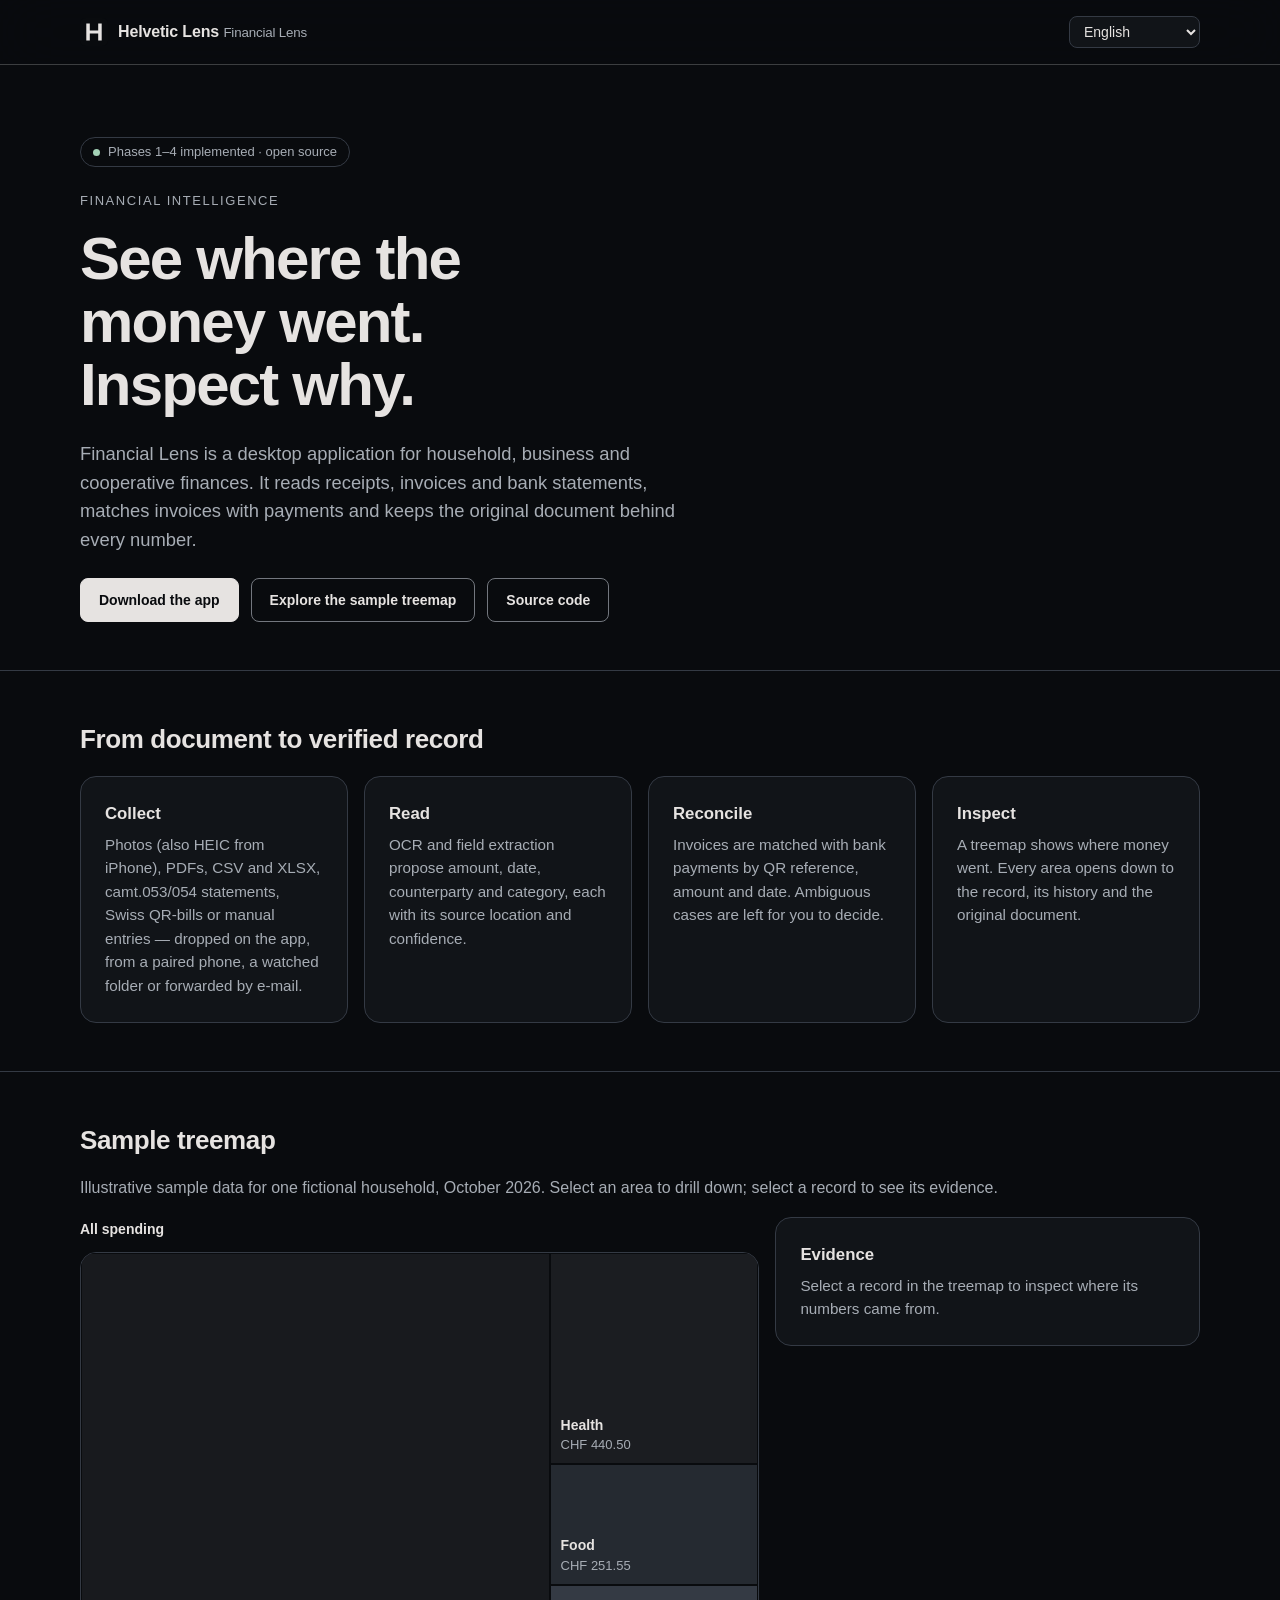
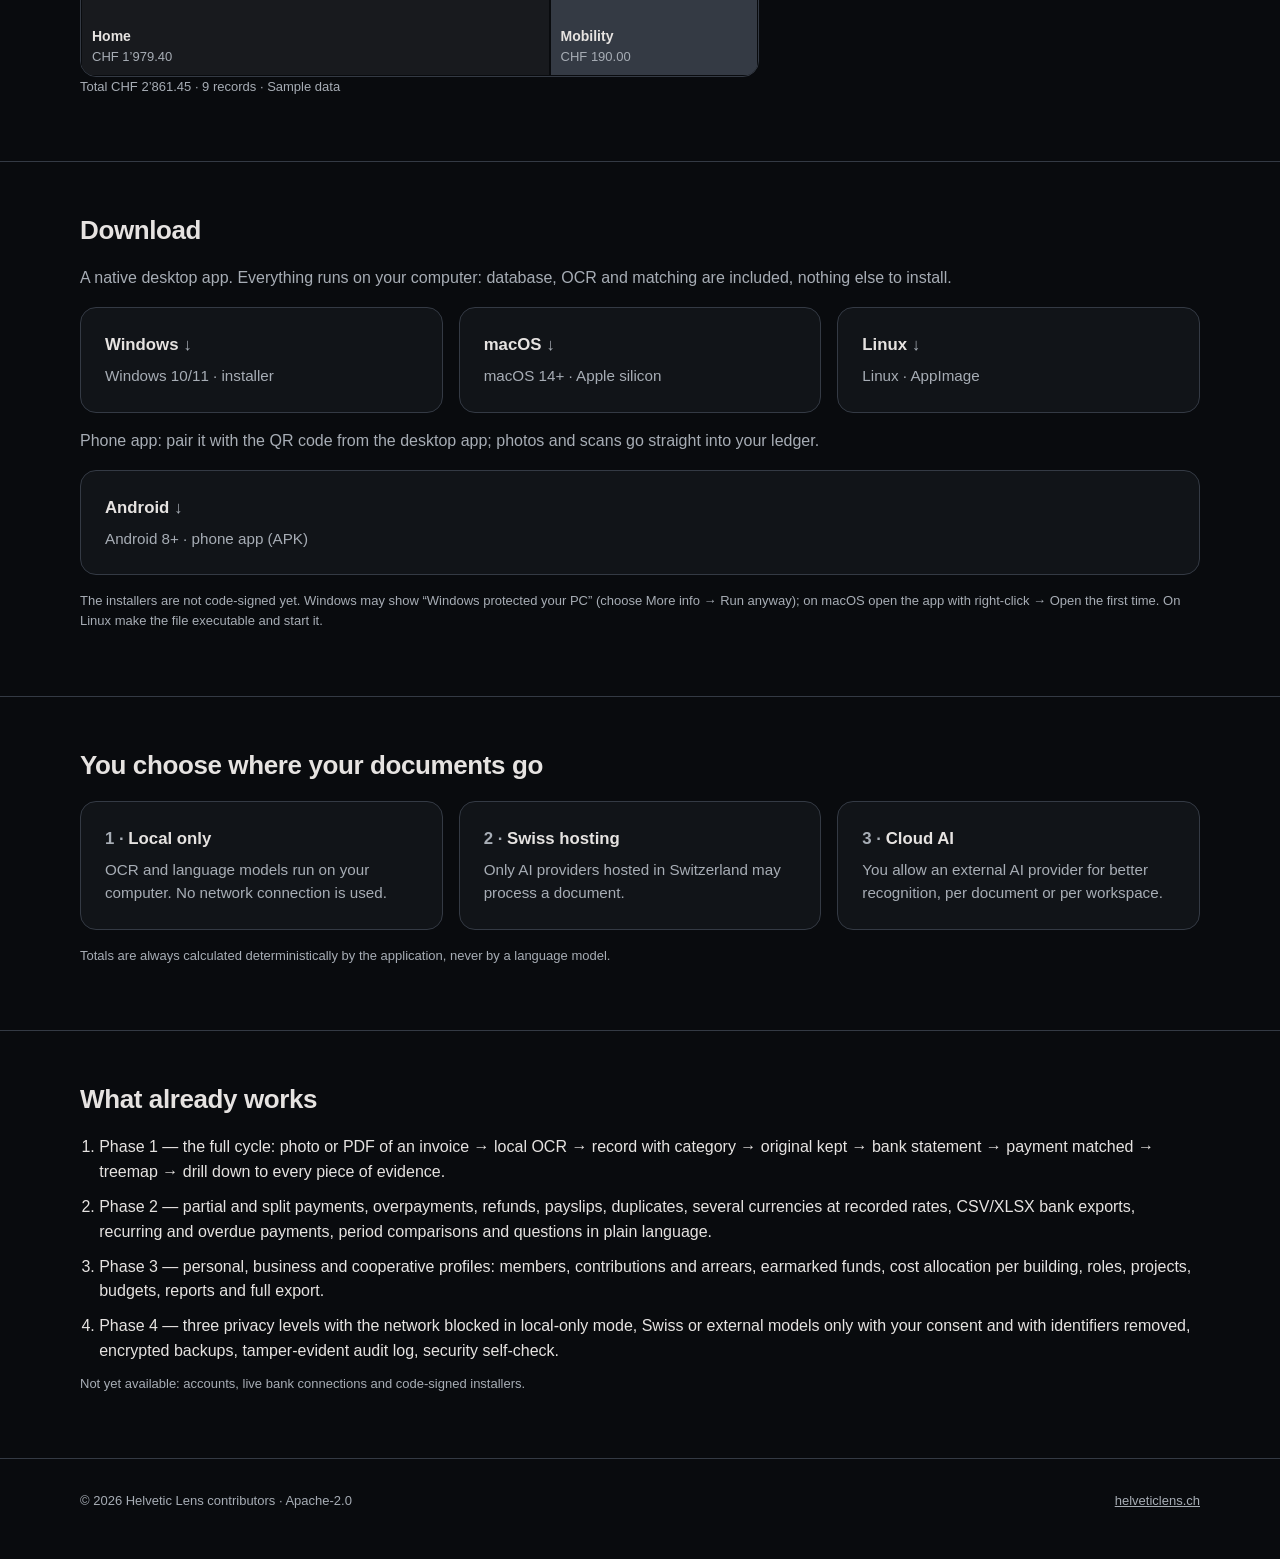
==== site/index.html @ 486cd5f6 "Native Android app (Kotlin, Compose): Keystore/StrongBox device key, pinned TLS, photo, ML Kit scann" ====
<!doctype html>
<html lang="en-CH">
<head>
  <meta charset="utf-8">
  <meta name="viewport" content="width=device-width, initial-scale=1">
  <title>Financial Lens · Helvetic Lens</title>
  <meta name="description" content="Evidence-first, offline-first finance for households, businesses and cooperatives. Open source.">
  <link rel="icon" href="assets/favicon.svg?v=202611051127" type="image/svg+xml">
  <link rel="stylesheet" href="assets/design-tokens.css?v=202611051127">
  <link rel="stylesheet" href="assets/site.css?v=202611051127">
</head>
<body>
  <a class="skip" href="#main" data-i18n="skip">Skip to content</a>
  <header class="top">
    <div class="wrap">
      <a class="brand" href="./"><img src="assets/favicon.svg?v=202611051127" alt=""> <span>Helvetic Lens <small>Financial Lens</small></span></a>
      <label class="lang"><span class="skip" data-i18n="language">Language</span>
        <select id="lang" aria-label="Language">
          <option value="en-CH">English</option>
          <option value="de-CH">Deutsch</option>
          <option value="fr-CH">Français</option>
          <option value="it-CH">Italiano</option>
          <option value="rm">Rumantsch</option>
        </select>
      </label>
    </div>
  </header>

  <main id="main">
    <div class="wrap hero">
      <p class="status ok" data-i18n="status">Phases 1–4 implemented · open source</p>
      <p class="eyebrow" data-i18n="eyebrow">Financial intelligence</p>
      <h1 data-i18n="title">See where the money went. Inspect why.</h1>
      <p class="lead" data-i18n="lead">Financial Lens is a desktop application for household, business and cooperative finances. It reads receipts, invoices and bank statements, matches invoices with payments and keeps the original document behind every number.</p>
      <div class="actions">
        <a class="btn primary" href="#download" data-i18n="ctaDownload">Download the app</a>
        <a class="btn" href="#demo" data-i18n="ctaDemo">Explore the sample treemap</a>
        <a class="btn" href="https://github.com/HappyMiha/helveticlens-finance" data-i18n="ctaCode">Source code</a>
      </div>
    </div>

    <section aria-labelledby="h-how">
      <div class="wrap">
        <h2 id="h-how" data-i18n="howTitle">From document to verified record</h2>
        <div class="grid">
          <div class="card"><h3 data-i18n="s1t">Collect</h3><p data-i18n="s1">Photos (also HEIC from iPhone), PDFs, CSV and XLSX, camt.053/054 statements, Swiss QR-bills or manual entries — dropped on the app, from a paired phone, a watched folder or forwarded by e-mail.</p></div>
          <div class="card"><h3 data-i18n="s2t">Read</h3><p data-i18n="s2">OCR and field extraction propose amount, date, counterparty and category, each with its source location and confidence.</p></div>
          <div class="card"><h3 data-i18n="s3t">Reconcile</h3><p data-i18n="s3">Invoices are matched with bank payments by QR reference, amount and date. Ambiguous cases are left for you to decide.</p></div>
          <div class="card"><h3 data-i18n="s4t">Inspect</h3><p data-i18n="s4">A treemap shows where money went. Every area opens down to the record, its history and the original document.</p></div>
        </div>
      </div>
    </section>

    <section id="demo" aria-labelledby="h-demo">
      <div class="wrap">
        <h2 id="h-demo" data-i18n="demoTitle">Sample treemap</h2>
        <p class="muted" data-i18n="demoNote">Illustrative sample data for one fictional household, October 2026. Select an area to drill down; select a record to see its evidence.</p>
        <div class="demo">
          <div>
            <nav class="crumbs" id="crumbs" aria-label="Breadcrumb"></nav>
            <div class="treemap" id="treemap" role="group" aria-label="Treemap"></div>
            <p class="meta num" id="total"></p>
          </div>
          <aside class="card evidence" id="evidence" aria-live="polite">
            <h3 data-i18n="evTitle">Evidence</h3>
            <p class="muted" data-i18n="evEmpty">Select a record in the treemap to inspect where its numbers came from.</p>
          </aside>
        </div>
      </div>
    </section>

    <section id="download" aria-labelledby="h-download">
      <div class="wrap">
        <h2 id="h-download" data-i18n="dlTitle">Download</h2>
        <p class="muted" data-i18n="dlLead">A native desktop app. Everything runs on your computer: database, OCR and matching are included, nothing else to install.</p>
        <div class="grid downloads">
          <a class="card dl" href="https://github.com/HappyMiha/helveticlens-finance/releases/latest/download/FinancialLens-Setup-x64.exe"><h3>Windows</h3><p data-i18n="dlWin">Windows 10/11 · installer</p></a>
          <a class="card dl" href="https://github.com/HappyMiha/helveticlens-finance/releases/latest/download/FinancialLens-macOS-arm64.dmg"><h3>macOS</h3><p data-i18n="dlMac">macOS 14+ · Apple silicon</p></a>
          <a class="card dl" href="https://github.com/HappyMiha/helveticlens-finance/releases/latest/download/FinancialLens-x86_64.AppImage"><h3>Linux</h3><p data-i18n="dlLinux">Linux · AppImage</p></a>
        </div>
        <p class="muted note" data-i18n="dlPhone">Phone app: pair it with the QR code from the desktop app; photos and scans go straight into your ledger.</p>
        <div class="grid downloads">
          <a class="card dl" href="https://github.com/HappyMiha/helveticlens-finance/releases/latest/download/FinancialLens-Android.apk"><h3>Android</h3><p data-i18n="dlAndroid">Android 8+ · phone app (APK)</p></a>
        </div>
        <p class="meta note" data-i18n="dlUnsigned">The installers are not code-signed yet. Windows may show “Windows protected your PC” (choose More info → Run anyway); on macOS open the app with right-click → Open the first time. On Linux make the file executable and start it.</p>
      </div>
    </section>

    <section aria-labelledby="h-privacy">
      <div class="wrap levels">
        <h2 id="h-privacy" data-i18n="privTitle">You choose where your documents go</h2>
        <div class="grid">
          <div class="card"><h3 data-i18n="p1t">Local only</h3><p data-i18n="p1">OCR and language models run on your computer. No network connection is used.</p></div>
          <div class="card"><h3 data-i18n="p2t">Swiss hosting</h3><p data-i18n="p2">Only AI providers hosted in Switzerland may process a document.</p></div>
          <div class="card"><h3 data-i18n="p3t">Cloud AI</h3><p data-i18n="p3">You allow an external AI provider for better recognition, per document or per workspace.</p></div>
        </div>
        <p class="meta note" data-i18n="privNote">Totals are always calculated deterministically by the application, never by a language model.</p>
      </div>
    </section>

    <section aria-labelledby="h-road">
      <div class="wrap">
        <h2 id="h-road" data-i18n="roadTitle">What already works</h2>
        <ol class="road">
          <li data-i18n="r1">Phase 1 — the full cycle: photo or PDF of an invoice → local OCR → record with category → original kept → bank statement → payment matched → treemap → drill down to every piece of evidence.</li>
          <li data-i18n="r2">Phase 2 — partial and split payments, overpayments, refunds, payslips, duplicates, several currencies at recorded rates, CSV/XLSX bank exports, recurring and overdue payments, period comparisons and questions in plain language.</li>
          <li data-i18n="r3">Phase 3 — personal, business and cooperative profiles: members, contributions and arrears, earmarked funds, cost allocation per building, roles, projects, budgets, reports and full export.</li>
          <li data-i18n="r4">Phase 4 — three privacy levels with the network blocked in local-only mode, Swiss or external models only with your consent and with identifiers removed, encrypted backups, tamper-evident audit log, security self-check.</li>
        </ol>
        <p class="meta" data-i18n="roadNote">Not yet available: accounts, live bank connections and code-signed installers.</p>
      </div>
    </section>
  </main>

  <footer>
    <div class="wrap">
      <span>© 2026 Helvetic Lens contributors · Apache-2.0</span>
      <span><a href="https://helveticlens.ch/">helveticlens.ch</a></span>
    </div>
  </footer>
  <script src="assets/site.js?v=202611051127" defer></script>
</body>
</html>
---- site/assets/design-tokens.css ----
:root {
  color-scheme: light;
  --hl-bg: #090b0e;
  --hl-surface: #111418;
  --hl-slate: #343a44;
  --hl-graphite: #55575c;
  --hl-text: #e6e3e1;
  --hl-muted: #a7adb5;
  --hl-steel: #768798;
  --hl-signal: #e63b32;
  --hl-glass-fill: rgb(255 255 255 / 5.5%);
  --hl-glass-border: rgb(230 227 225 / 24%);
  --hl-radius: 24px;
  --hl-blur: 30px;
  --hl-ease: cubic-bezier(0.2, 0.8, 0.2, 1);
  --hl-lens-duration: 560ms;
  --hl-refraction-cyan: #72e0ff;
  --hl-refraction-violet: #8c7bff;
  --hl-refraction-amber: #ffd27a;
  --hl-refraction-coral: #ff8b7a;
  --background: #f6f6f3;
  --surface: #fff;
  --surface-secondary: #efefed;
  --surface-raised: #fff;
  --text-primary: #111111;
  --text-secondary: #62635f;
  --brand: #111418;
  --brand-ink: #fff;
  --brand-soft: #e6e3e1;
  --line: #d6d7d2;
  --line-strong: #959791;
  --success: #205b43;
  --success-soft: #e4f0e8;
  --warning: #754711;
  --warning-soft: #f5ebd8;
  --danger: #a12928;
  --danger-soft: #f7e8e6;
  --glass-background: rgb(246 246 243 / 88%);
  --glass-border: rgb(17 17 17 / 8%);
  --glass-blur: var(--hl-blur);
  --lens-refraction-strength: 0.48;
  --lens-distortion: 2px;
  --lens-chromatic-offset: 1px;
  --lens-edge: rgb(111 126 137 / 40%);
  --lens-highlight: rgb(255 255 255 / 65%);
  --shadow-floating: 0 8px 32px rgb(17 17 17 / 10%);
  --radius-small: 8px;
  --radius-medium: 16px;
  --radius-large: var(--hl-radius);
  --space-1: 0.5rem;
  --space-2: 1rem;
  --space-3: 1.5rem;
  --space-4: 2rem;
  --space-5: 3rem;
  --space-6: 4.5rem;
  --type-page: clamp(2rem, 3vw, 2.25rem);
  --type-section: clamp(1.375rem, 2.4vw, 1.625rem);
  --type-metric: clamp(2.5rem, 5vw, 4rem);
  --type-body: 1rem;
  --type-label: 0.875rem;
  --type-meta: 0.8125rem;
  --motion-fast: 150ms;
  --motion-normal: 220ms;
  --motion-lens: var(--hl-lens-duration);
  --font-geist-sans:
    'Inter Display', Inter, 'Helvetica Neue', Helvetica, Arial, sans-serif;
  --font-geist-mono: 'SFMono-Regular', Consolas, monospace;
  --foreground: var(--text-primary);
  --card: var(--surface);
  --card-foreground: var(--text-primary);
  --popover: var(--surface-raised);
  --popover-foreground: var(--text-primary);
  --primary: var(--brand);
  --primary-foreground: var(--brand-ink);
  --secondary: var(--surface-secondary);
  --secondary-foreground: var(--text-primary);
  --muted: var(--surface-secondary);
  --muted-foreground: var(--text-secondary);
  --accent: var(--brand-soft);
  --accent-foreground: var(--brand);
  --destructive: var(--danger);
  --border: var(--line);
  --input: var(--line-strong);
  --ring: var(--brand);
  --sidebar: var(--glass-background);
  --sidebar-foreground: var(--text-primary);
  --sidebar-primary: var(--brand);
  --sidebar-primary-foreground: var(--brand-ink);
  --sidebar-accent: var(--surface-secondary);
  --sidebar-accent-foreground: var(--text-primary);
  --sidebar-border: var(--glass-border);
  --sidebar-ring: var(--brand);
  --radius: var(--radius-medium);
  --chart-1: var(--brand);
  --chart-2: var(--success);
  --chart-3: var(--text-primary);
  --chart-4: var(--warning);
  --chart-5: var(--text-secondary);
}
:root:not([data-theme]),
:root[data-theme='dark'],
.dark {
  color-scheme: dark;
  --background: var(--hl-bg);
  --surface: var(--hl-surface);
  --surface-secondary: #181a1e;
  --surface-raised: #1b1d21;
  --text-primary: var(--hl-text);
  --text-secondary: var(--hl-muted);
  --brand: var(--hl-text);
  --brand-ink: var(--hl-bg);
  --brand-soft: #252a31;
  --line: var(--hl-slate);
  --line-strong: #73777e;
  --success: #a4d2b7;
  --success-soft: #182d23;
  --warning: #e6c083;
  --warning-soft: #32291d;
  --danger: #f2b0a9;
  --danger-soft: #361f20;
  --glass-background: var(--hl-glass-fill);
  --glass-border: var(--hl-glass-border);
  --lens-edge: rgb(169 181 194 / 35%);
  --lens-highlight: rgb(255 255 255 / 8%);
  --shadow-floating: 0 8px 32px rgb(0 0 0 / 24%);
}

@media (prefers-color-scheme: dark) {
  :root[data-theme='system'] {
    color-scheme: dark;
    --background: var(--hl-bg);
    --surface: var(--hl-surface);
    --surface-secondary: #181a1e;
    --surface-raised: #1b1d21;
    --text-primary: var(--hl-text);
    --text-secondary: var(--hl-muted);
    --brand: var(--hl-text);
    --brand-ink: var(--hl-bg);
    --brand-soft: #252a31;
    --line: var(--hl-slate);
    --line-strong: #73777e;
    --success: #a4d2b7;
    --success-soft: #182d23;
    --warning: #e6c083;
    --warning-soft: #32291d;
    --danger: #f2b0a9;
    --danger-soft: #361f20;
    --glass-background: var(--hl-glass-fill);
    --glass-border: var(--hl-glass-border);
    --lens-edge: rgb(169 181 194 / 35%);
    --lens-highlight: rgb(255 255 255 / 8%);
    --shadow-floating: 0 8px 32px rgb(0 0 0 / 24%);
  }
}
---- site/assets/site.css ----
/* Financial Lens landing. Colours come from design-tokens.css (Helvetic Lens). */
* { box-sizing: border-box; }
html { background: var(--background); }
body {
  margin: 0;
  background: var(--background);
  color: var(--text-primary);
  font-family: var(--font-geist-sans);
  font-size: var(--type-body);
  line-height: 1.55;
  -webkit-font-smoothing: antialiased;
}
a { color: inherit; }
:focus-visible { outline: 2px solid var(--text-primary); outline-offset: 3px; border-radius: 4px; }
.skip { position: absolute; left: -999px; }
.skip:focus { left: 16px; top: 16px; background: var(--surface-raised); padding: 8px 12px; z-index: 10; }

.wrap { width: min(1120px, 100% - 32px); margin-inline: auto; }

header.top {
  position: sticky; top: 0; z-index: 5;
  background: color-mix(in srgb, var(--background) 86%, transparent);
  backdrop-filter: blur(var(--glass-blur));
  -webkit-backdrop-filter: blur(var(--glass-blur));
  border-bottom: 1px solid var(--glass-border);
}
.top .wrap { display: flex; align-items: center; justify-content: space-between; gap: 16px; min-height: 64px; }
.brand { display: flex; align-items: center; gap: 10px; text-decoration: none; font-weight: 600; letter-spacing: -0.01em; }
.brand img { width: 28px; height: 28px; }
.brand small { color: var(--text-secondary); font-weight: 500; }
.lang select {
  background: var(--surface); color: var(--text-primary);
  border: 1px solid var(--line); border-radius: var(--radius-small);
  padding: 6px 28px 6px 10px; font: inherit; font-size: var(--type-label);
}

.eyebrow { font-size: var(--type-meta); letter-spacing: 0.12em; text-transform: uppercase; color: var(--text-secondary); margin: 0 0 var(--space-2); }
h1 { font-size: clamp(2.25rem, 5.2vw, 3.75rem); line-height: 1.05; letter-spacing: -0.03em; margin: 0 0 var(--space-3); max-width: 16ch; }
h2 { font-size: var(--type-section); letter-spacing: -0.015em; margin: 0 0 var(--space-2); }
h3 { font-size: 1.05rem; margin: 0 0 6px; }
p { margin: 0 0 var(--space-2); }
.lead { font-size: 1.15rem; color: var(--text-secondary); max-width: 60ch; }
.muted { color: var(--text-secondary); }
.meta { font-size: var(--type-meta); color: var(--text-secondary); }

.hero { padding: var(--space-6) 0 var(--space-5); }
.status {
  display: inline-flex; align-items: center; gap: 8px;
  border: 1px solid var(--line); border-radius: 999px; padding: 4px 12px;
  font-size: var(--type-meta); color: var(--text-secondary); margin-bottom: var(--space-3);
}
.status::before { content: ""; width: 7px; height: 7px; border-radius: 50%; background: var(--warning); }
.actions { display: flex; flex-wrap: wrap; gap: 12px; margin-top: var(--space-3); }
.btn {
  display: inline-flex; align-items: center; min-height: 44px; padding: 0 18px;
  border-radius: var(--radius-small); text-decoration: none; font-weight: 600; font-size: var(--type-label);
  border: 1px solid var(--line-strong);
}
.btn.primary { background: var(--brand); color: var(--brand-ink); border-color: var(--brand); }

section { padding: var(--space-5) 0; border-top: 1px solid var(--line); }
.grid { display: grid; gap: var(--space-2); grid-template-columns: repeat(auto-fit, minmax(240px, 1fr)); }
.card {
  background: var(--surface); border: 1px solid var(--line);
  border-radius: var(--radius-medium); padding: var(--space-3);
}
.card p { color: var(--text-secondary); margin: 0; font-size: 0.95rem; }
.num { font-variant-numeric: tabular-nums; }

/* Treemap demo */
.demo { display: grid; gap: var(--space-2); grid-template-columns: minmax(0, 1.6fr) minmax(0, 1fr); align-items: start; }
@media (max-width: 860px) { .demo { grid-template-columns: 1fr; } }
.crumbs { display: flex; flex-wrap: wrap; gap: 6px; align-items: center; margin-bottom: 10px; font-size: var(--type-label); }
.crumbs button {
  background: none; border: 0; color: var(--text-secondary); font: inherit; padding: 2px 0; cursor: pointer;
}
.crumbs button[aria-current] { color: var(--text-primary); font-weight: 600; }
.crumbs span { color: var(--line-strong); }
.treemap {
  position: relative; width: 100%; aspect-ratio: 16 / 10; min-height: 260px;
  background: var(--surface); border: 1px solid var(--line); border-radius: var(--radius-medium); overflow: hidden;
}
.tile {
  position: absolute; border: 1px solid var(--background); padding: 8px 10px;
  display: flex; flex-direction: column; justify-content: flex-end; gap: 2px;
  text-align: left; font: inherit; color: var(--text-primary); cursor: pointer; overflow: hidden;
  transition: filter var(--motion-fast) var(--hl-ease);
}
.tile:hover { filter: brightness(1.18); }
.tile strong { font-size: var(--type-label); line-height: 1.2; }
.tile span { font-size: var(--type-meta); color: var(--text-secondary); font-variant-numeric: tabular-nums; }
.tile.leaf { cursor: pointer; }

/* Refraction: only when the perspective changes (drill-down into evidence). */
.treemap.refract::after {
  content: ""; position: absolute; inset: 0; pointer-events: none;
  background: linear-gradient(115deg, transparent 30%, color-mix(in srgb, var(--hl-refraction-cyan) 16%, transparent) 45%,
    color-mix(in srgb, var(--hl-refraction-violet) 14%, transparent) 52%, color-mix(in srgb, var(--hl-refraction-amber) 10%, transparent) 58%, transparent 72%);
  animation: refract var(--motion-lens) var(--hl-ease) forwards;
}
@keyframes refract { from { transform: translateX(-60%); opacity: 1; } to { transform: translateX(60%); opacity: 0; } }
@media (prefers-reduced-motion: reduce) { .treemap.refract::after { animation: none; display: none; } .tile { transition: none; } }

.evidence dl { display: grid; grid-template-columns: max-content 1fr; gap: 6px 14px; margin: 0 0 var(--space-2); font-size: 0.92rem; }
.evidence dt { color: var(--text-secondary); }
.evidence dd { margin: 0; }
.evidence blockquote {
  margin: 0 0 var(--space-2); padding: 10px 12px; border-left: 2px solid var(--line-strong);
  background: var(--surface-secondary); font-family: var(--font-geist-mono); font-size: 0.85rem; white-space: pre-wrap;
}
.badge { display: inline-block; font-size: var(--type-meta); border: 1px solid var(--line); border-radius: 999px; padding: 1px 8px; }
.badge.ok { color: var(--success); border-color: color-mix(in srgb, var(--success) 40%, transparent); }
.badge.warn { color: var(--warning); border-color: color-mix(in srgb, var(--warning) 40%, transparent); }

.levels { counter-reset: lvl; }
.levels .card h3::before { counter-increment: lvl; content: counter(lvl) " · "; color: var(--text-secondary); }

ol.road { margin: 0; padding-left: 1.2em; }
ol.road li { margin-bottom: 10px; }

footer { border-top: 1px solid var(--line); padding: var(--space-4) 0 var(--space-5); font-size: var(--type-meta); color: var(--text-secondary); }
footer .wrap { display: flex; flex-wrap: wrap; justify-content: space-between; gap: 12px; }
.note { margin-top: 16px; }
.status.ok::before { background: var(--success); }
a.card.dl { text-decoration: none; transition: border-color var(--motion-fast) var(--hl-ease); }
a.card.dl:hover, a.card.dl:focus-visible { border-color: var(--line-strong); }
a.card.dl h3::after { content: " ↓"; color: var(--text-secondary); }
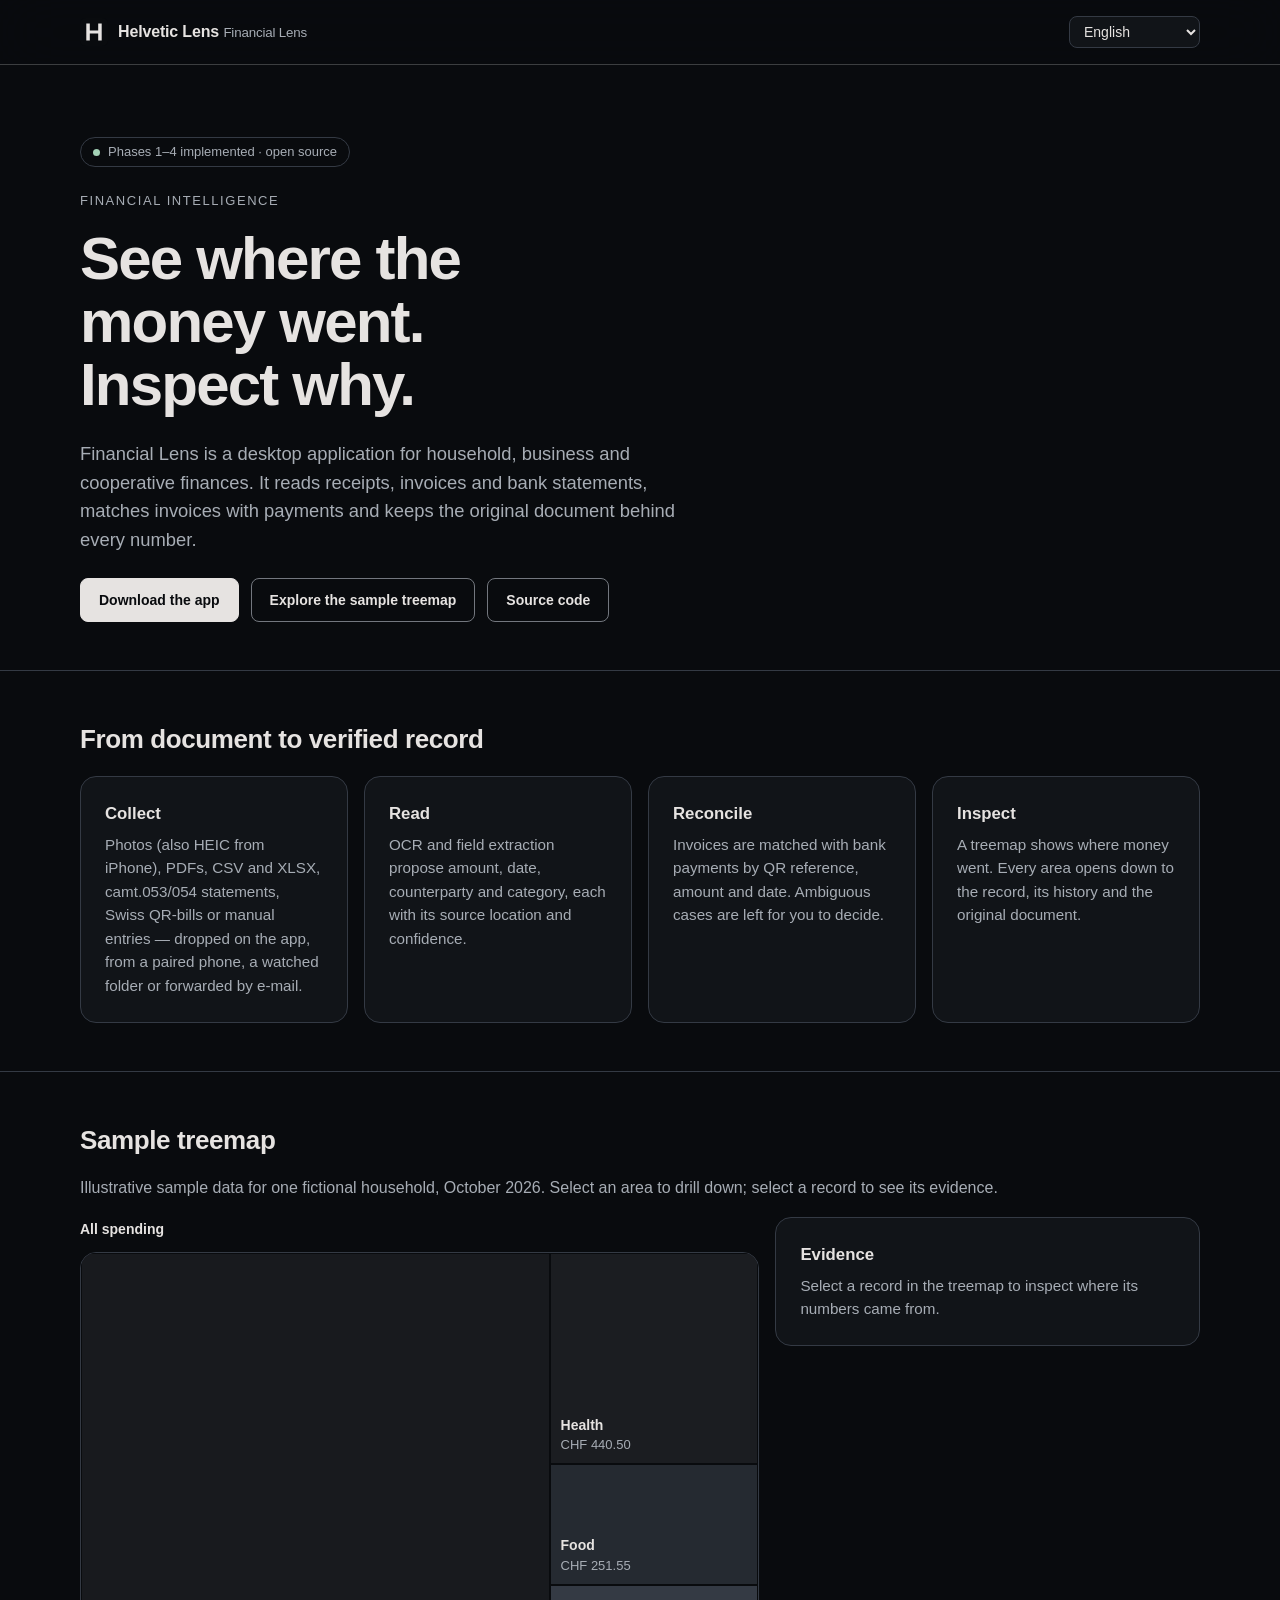
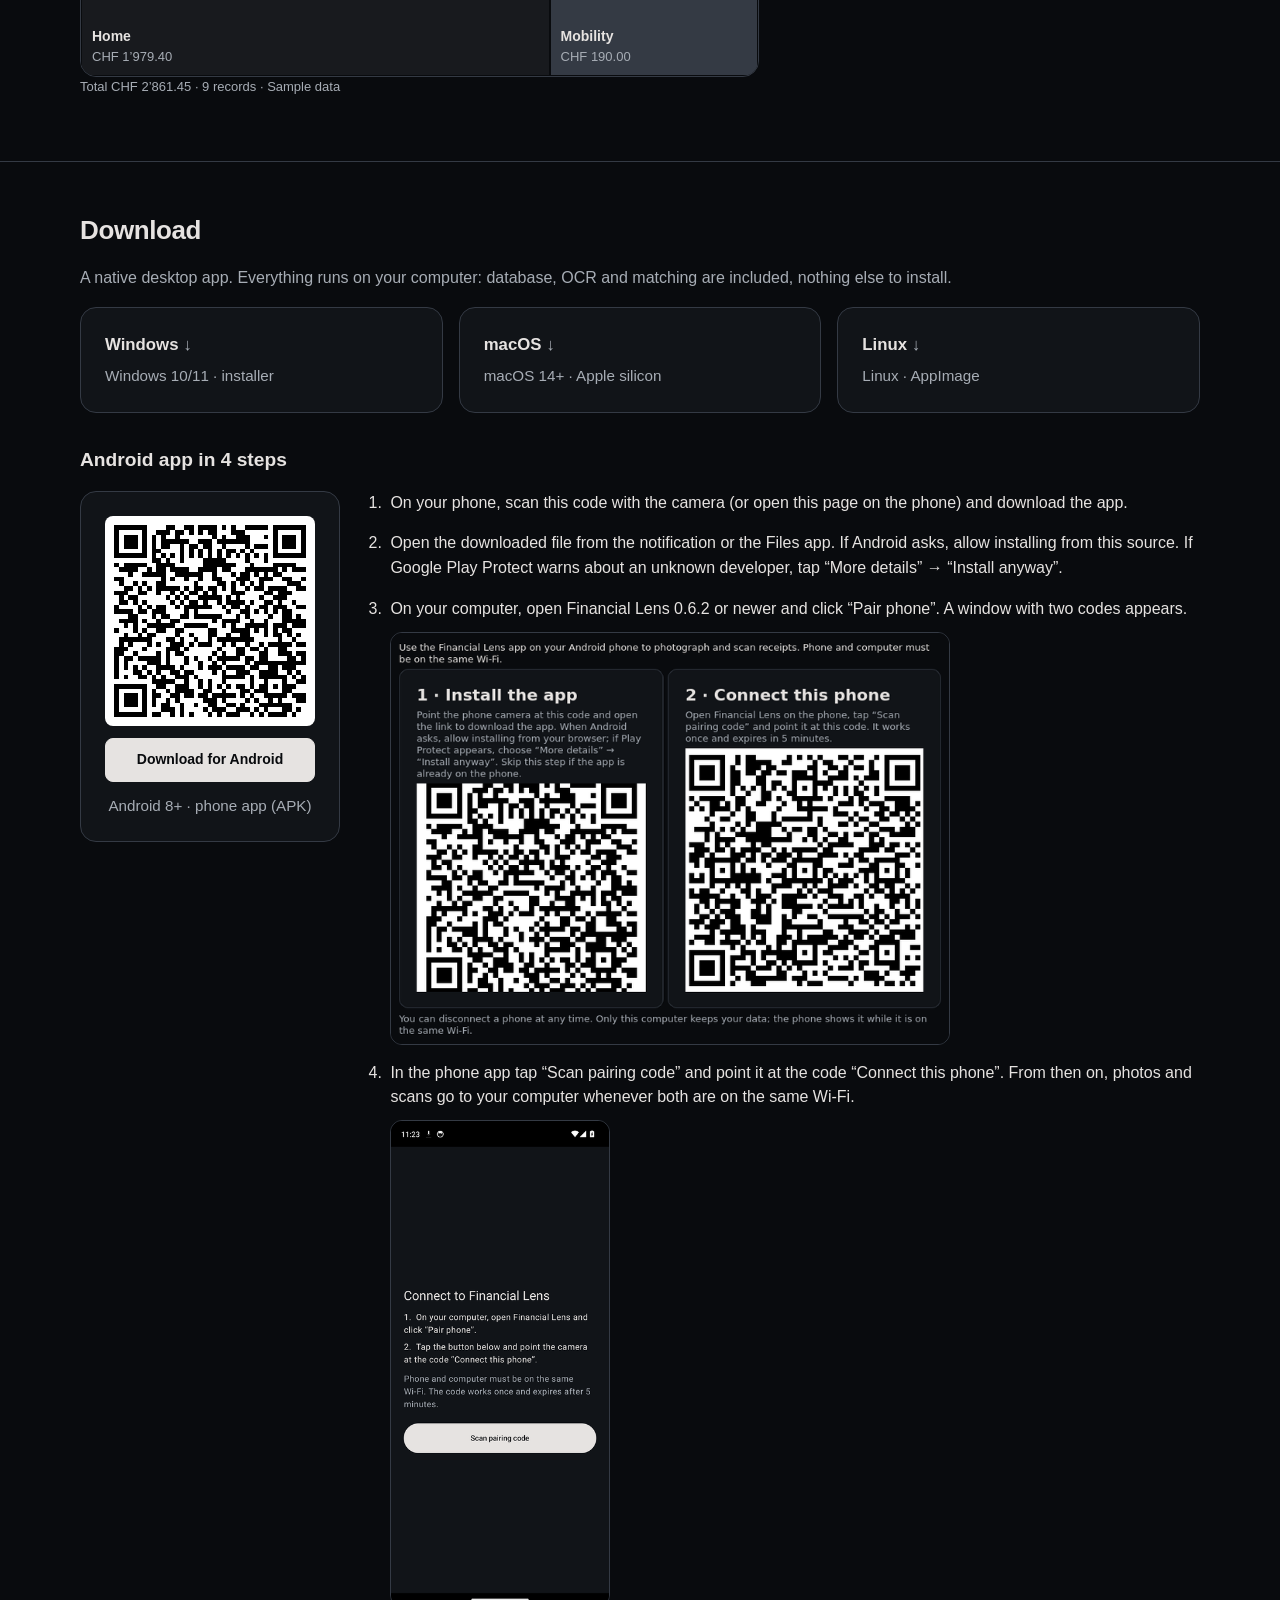
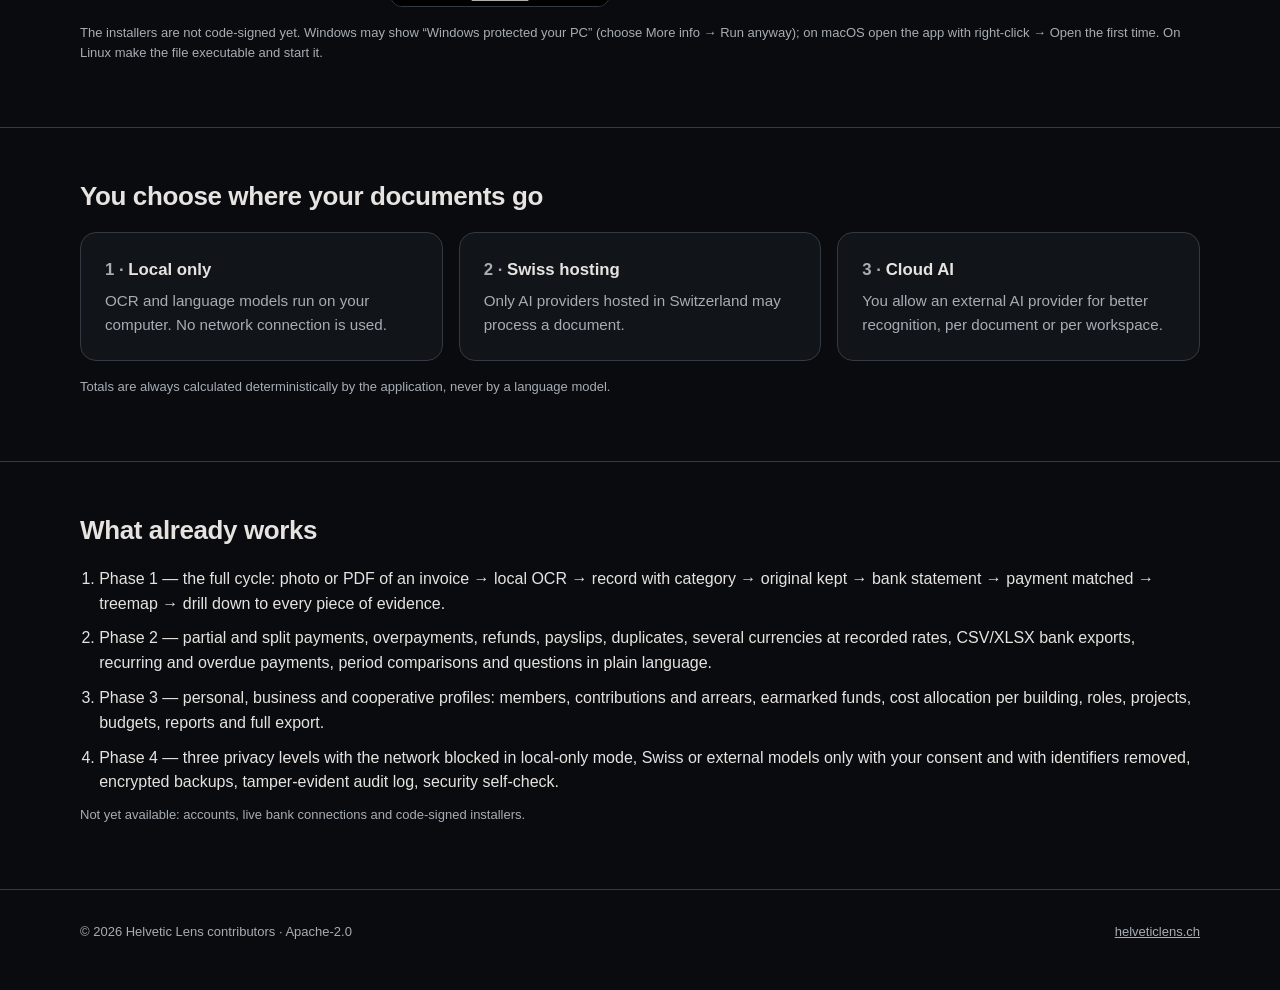
==== commit a09f0278: "Landing: Android install guide with download QR and screenshots Co-Authored-By: Claude Opus 5.5 <nor" ====
--- a/site/index.html
+++ b/site/index.html
@@ -5,15 +5,15 @@
   <meta name="viewport" content="width=device-width, initial-scale=1">
   <title>Financial Lens · Helvetic Lens</title>
   <meta name="description" content="Evidence-first, offline-first finance for households, businesses and cooperatives. Open source.">
-  <link rel="icon" href="assets/favicon.svg?v=202611051127" type="image/svg+xml">
-  <link rel="stylesheet" href="assets/design-tokens.css?v=202611051127">
-  <link rel="stylesheet" href="assets/site.css?v=202611051127">
+  <link rel="icon" href="assets/favicon.svg?v=202611051224" type="image/svg+xml">
+  <link rel="stylesheet" href="assets/design-tokens.css?v=202611051224">
+  <link rel="stylesheet" href="assets/site.css?v=202611051224">
 </head>
 <body>
   <a class="skip" href="#main" data-i18n="skip">Skip to content</a>
   <header class="top">
     <div class="wrap">
-      <a class="brand" href="./"><img src="assets/favicon.svg?v=202611051127" alt=""> <span>Helvetic Lens <small>Financial Lens</small></span></a>
+      <a class="brand" href="./"><img src="assets/favicon.svg?v=202611051224" alt=""> <span>Helvetic Lens <small>Financial Lens</small></span></a>
       <label class="lang"><span class="skip" data-i18n="language">Language</span>
         <select id="lang" aria-label="Language">
           <option value="en-CH">English</option>
@@ -78,9 +78,21 @@
           <a class="card dl" href="https://github.com/HappyMiha/helveticlens-finance/releases/latest/download/FinancialLens-macOS-arm64.dmg"><h3>macOS</h3><p data-i18n="dlMac">macOS 14+ · Apple silicon</p></a>
           <a class="card dl" href="https://github.com/HappyMiha/helveticlens-finance/releases/latest/download/FinancialLens-x86_64.AppImage"><h3>Linux</h3><p data-i18n="dlLinux">Linux · AppImage</p></a>
         </div>
-        <p class="muted note" data-i18n="dlPhone">Phone app: pair it with the QR code from the desktop app; photos and scans go straight into your ledger.</p>
-        <div class="grid downloads">
-          <a class="card dl" href="https://github.com/HappyMiha/helveticlens-finance/releases/latest/download/FinancialLens-Android.apk"><h3>Android</h3><p data-i18n="dlAndroid">Android 8+ · phone app (APK)</p></a>
+        <h3 class="guide-title" id="android" data-i18n="gTitle">Android app in 4 steps</h3>
+        <div class="android-guide">
+          <div class="card qrcard">
+            <img src="assets/guide/android-download-qr.png" width="222" height="222" alt="QR code: download the Financial Lens Android app">
+            <a class="btn primary" href="https://github.com/HappyMiha/helveticlens-finance/releases/latest/download/FinancialLens-Android.apk" data-i18n="gBtn">Download for Android</a>
+            <p class="meta" data-i18n="dlAndroid">Android 8+ · phone app (APK)</p>
+          </div>
+          <ol class="steps">
+            <li data-i18n="g1">On your phone, scan this code with the camera (or open this page on the phone) and download the app.</li>
+            <li data-i18n="g2">Open the downloaded file from the notification or the Files app. If Android asks, allow installing from this source. If Google Play Protect warns about an unknown developer, tap “More details” → “Install anyway”.</li>
+            <li><span data-i18n="g3">On your computer, open Financial Lens 0.6.2 or newer and click “Pair phone”. A window with two codes appears.</span>
+              <img class="shot" src="assets/guide/desktop-pair.png" width="720" height="530" alt="The Pair phone window on the computer with two codes" loading="lazy"></li>
+            <li><span data-i18n="g4">In the phone app tap “Scan pairing code” and point it at the code “Connect this phone”. From then on, photos and scans go to your computer whenever both are on the same Wi-Fi.</span>
+              <img class="shot phone" src="assets/guide/phone-pair.png" width="360" height="800" alt="The pairing screen of the phone app" loading="lazy"></li>
+          </ol>
         </div>
         <p class="meta note" data-i18n="dlUnsigned">The installers are not code-signed yet. Windows may show “Windows protected your PC” (choose More info → Run anyway); on macOS open the app with right-click → Open the first time. On Linux make the file executable and start it.</p>
       </div>
@@ -118,6 +130,6 @@
       <span><a href="https://helveticlens.ch/">helveticlens.ch</a></span>
     </div>
   </footer>
-  <script src="assets/site.js?v=202611051127" defer></script>
+  <script src="assets/site.js?v=202611051224" defer></script>
 </body>
 </html>
--- a/site/assets/site.css
+++ b/site/assets/site.css
@@ -125,3 +125,13 @@
 a.card.dl { text-decoration: none; transition: border-color var(--motion-fast) var(--hl-ease); }
 a.card.dl:hover, a.card.dl:focus-visible { border-color: var(--line-strong); }
 a.card.dl h3::after { content: " ↓"; color: var(--text-secondary); }
+.guide-title { margin: var(--space-4) 0 var(--space-2); font-size: 1.2rem; }
+.android-guide { display: grid; gap: var(--space-3); grid-template-columns: 260px minmax(0, 1fr); align-items: start; }
+@media (max-width: 760px) { .android-guide { grid-template-columns: 1fr; } }
+.qrcard { display: flex; flex-direction: column; align-items: center; gap: 12px; text-align: center; }
+.qrcard img { width: 100%; max-width: 222px; height: auto; background: #fff; border-radius: 8px; image-rendering: pixelated; }
+.qrcard .btn { width: 100%; justify-content: center; }
+ol.steps { margin: 0; padding-left: 1.4em; display: grid; gap: var(--space-2); }
+ol.steps li { padding-left: 4px; }
+img.shot { display: block; width: 100%; max-width: 560px; height: auto; margin-top: 10px; border: 1px solid var(--line); border-radius: 12px; }
+img.shot.phone { max-width: 220px; }
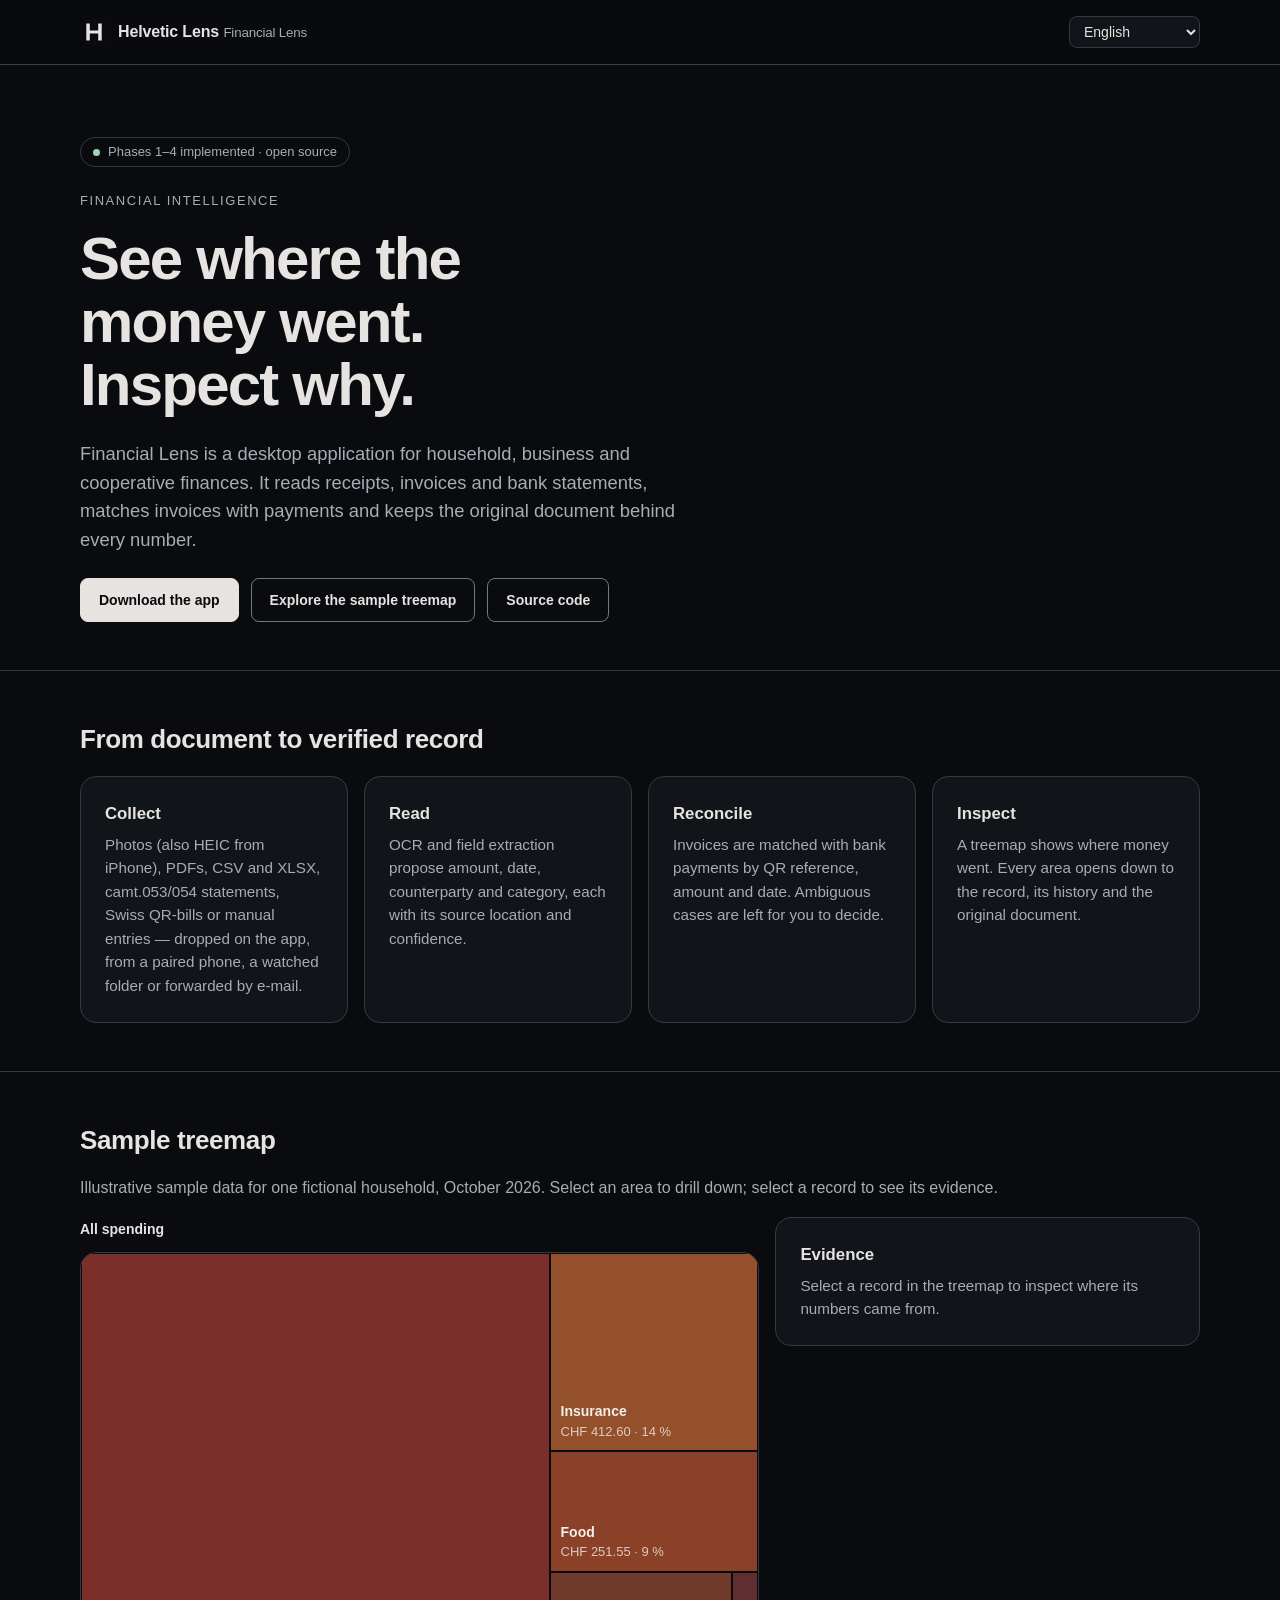
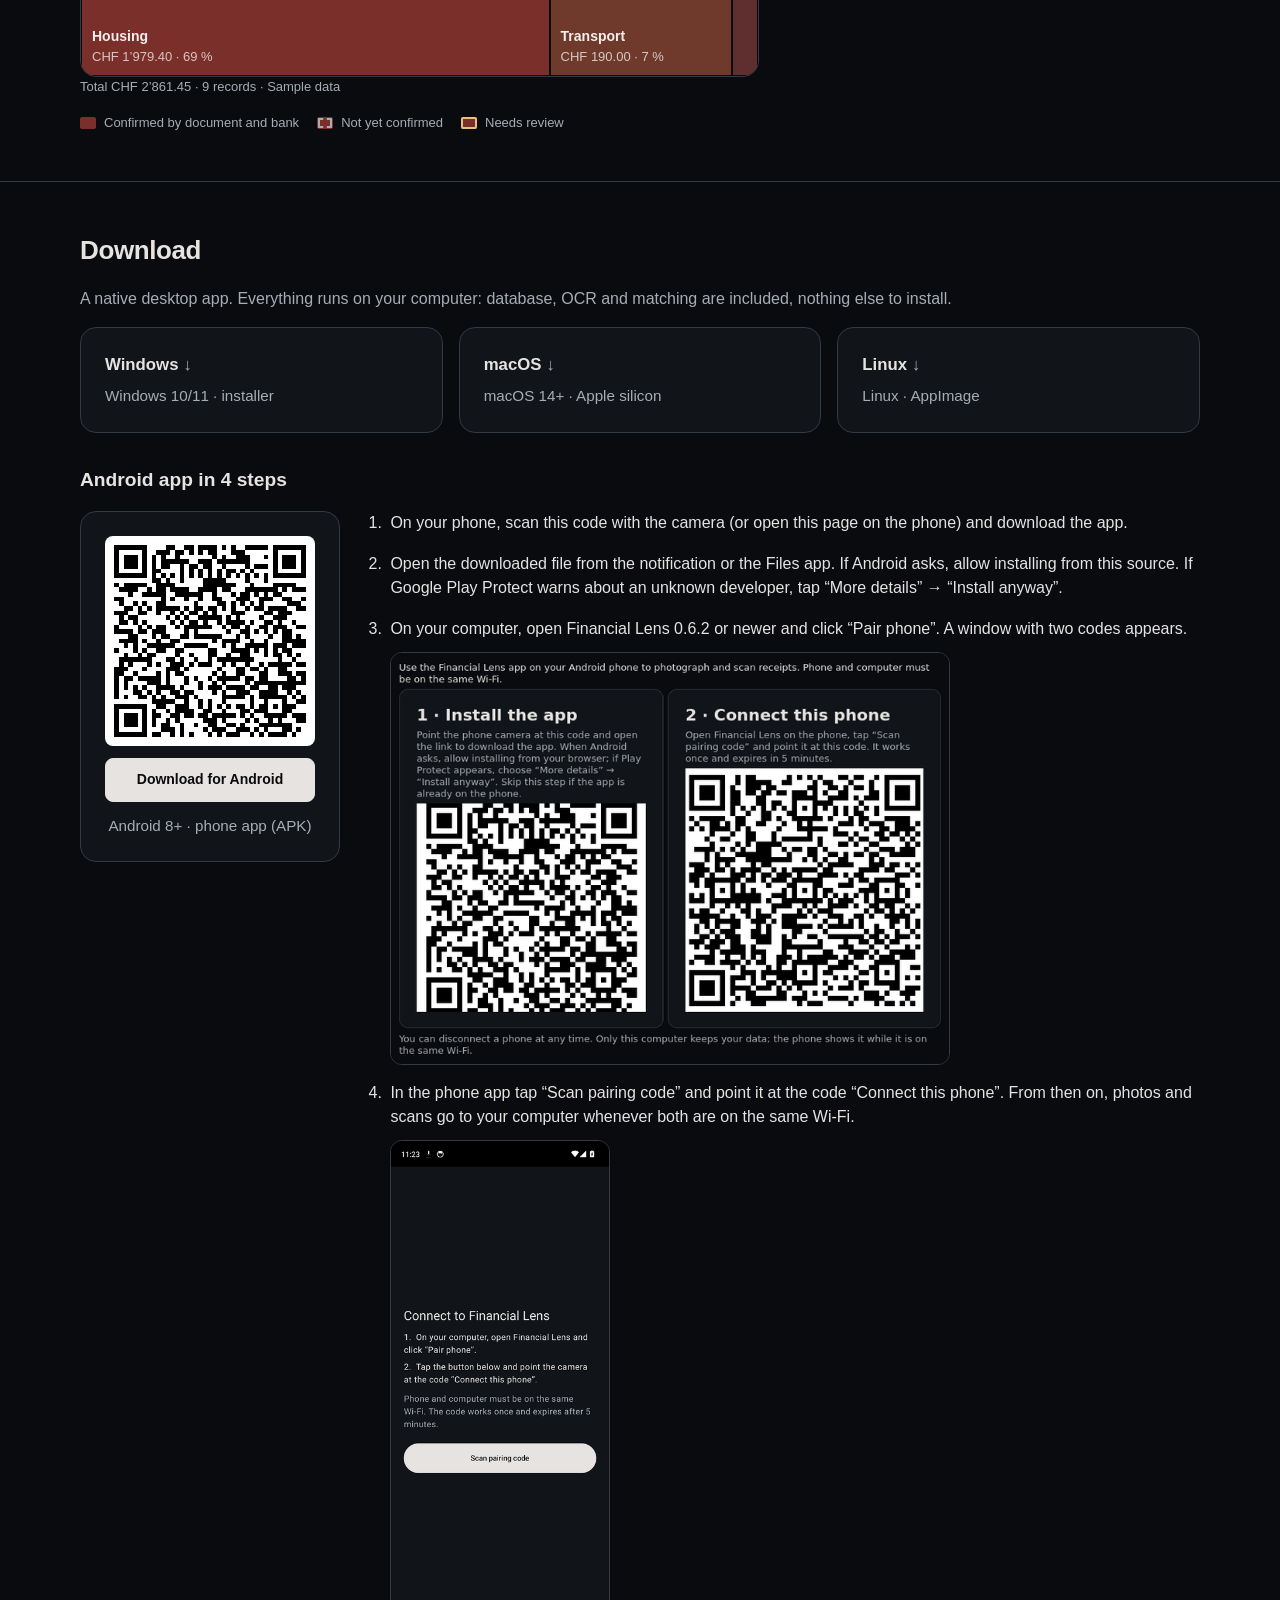
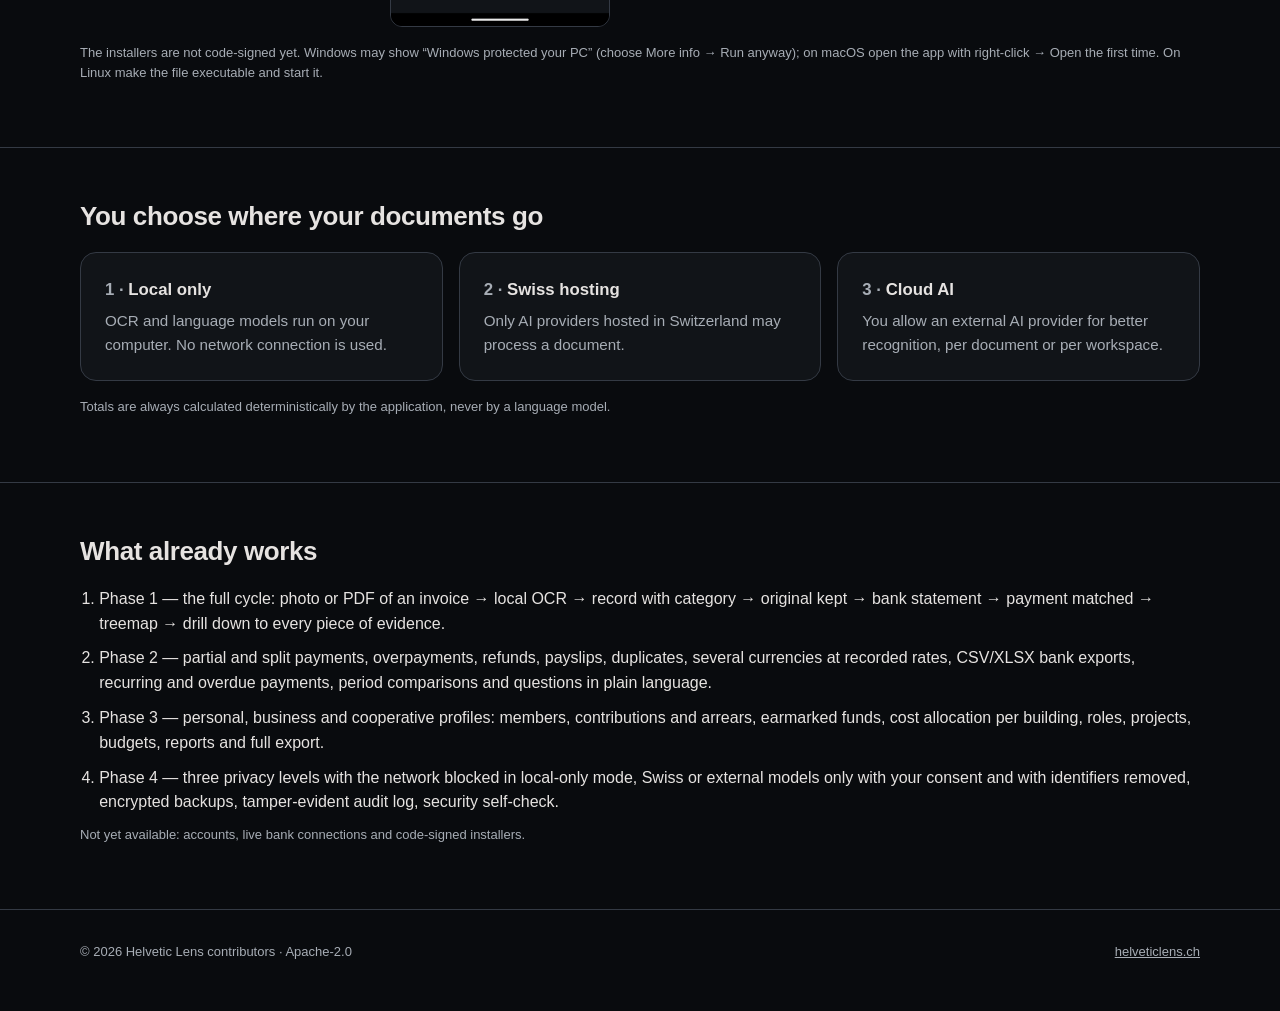
==== commit 9b7eee33: "Landing: sample treemap uses the app's warm expense palette and categories, shows shares and verific" ====
--- a/site/index.html
+++ b/site/index.html
@@ -5,15 +5,15 @@
   <meta name="viewport" content="width=device-width, initial-scale=1">
   <title>Financial Lens · Helvetic Lens</title>
   <meta name="description" content="Evidence-first, offline-first finance for households, businesses and cooperatives. Open source.">
-  <link rel="icon" href="assets/favicon.svg?v=202611051224" type="image/svg+xml">
-  <link rel="stylesheet" href="assets/design-tokens.css?v=202611051224">
-  <link rel="stylesheet" href="assets/site.css?v=202611051224">
+  <link rel="icon" href="assets/favicon.svg?v=20261105124648" type="image/svg+xml">
+  <link rel="stylesheet" href="assets/design-tokens.css?v=20261105124648">
+  <link rel="stylesheet" href="assets/site.css?v=20261105124648">
 </head>
 <body>
   <a class="skip" href="#main" data-i18n="skip">Skip to content</a>
   <header class="top">
     <div class="wrap">
-      <a class="brand" href="./"><img src="assets/favicon.svg?v=202611051224" alt=""> <span>Helvetic Lens <small>Financial Lens</small></span></a>
+      <a class="brand" href="./"><img src="assets/favicon.svg?v=20261105124648" alt=""> <span>Helvetic Lens <small>Financial Lens</small></span></a>
       <label class="lang"><span class="skip" data-i18n="language">Language</span>
         <select id="lang" aria-label="Language">
           <option value="en-CH">English</option>
@@ -60,6 +60,11 @@
             <nav class="crumbs" id="crumbs" aria-label="Breadcrumb"></nav>
             <div class="treemap" id="treemap" role="group" aria-label="Treemap"></div>
             <p class="meta num" id="total"></p>
+            <ul class="legend meta">
+              <li><span class="lg lg-confirmed"></span><span data-i18n="lgConfirmed">Confirmed by document and bank</span></li>
+              <li><span class="lg lg-unconfirmed"></span><span data-i18n="lgUnconfirmed">Not yet confirmed</span></li>
+              <li><span class="lg lg-review"></span><span data-i18n="lgReview">Needs review</span></li>
+            </ul>
           </div>
           <aside class="card evidence" id="evidence" aria-live="polite">
             <h3 data-i18n="evTitle">Evidence</h3>
@@ -130,6 +135,6 @@
       <span><a href="https://helveticlens.ch/">helveticlens.ch</a></span>
     </div>
   </footer>
-  <script src="assets/site.js?v=202611051224" defer></script>
+  <script src="assets/site.js?v=20261105124648" defer></script>
 </body>
 </html>
--- a/site/assets/site.css
+++ b/site/assets/site.css
@@ -86,7 +86,7 @@
   text-align: left; font: inherit; color: var(--text-primary); cursor: pointer; overflow: hidden;
   transition: filter var(--motion-fast) var(--hl-ease);
 }
-.tile:hover { filter: brightness(1.18); }
+.tile:hover { box-shadow: inset 0 0 0 2px color-mix(in srgb, var(--text-primary) 55%, transparent); }
 .tile strong { font-size: var(--type-label); line-height: 1.2; }
 .tile span { font-size: var(--type-meta); color: var(--text-secondary); font-variant-numeric: tabular-nums; }
 .tile.leaf { cursor: pointer; }
@@ -135,3 +135,21 @@
 ol.steps li { padding-left: 4px; }
 img.shot { display: block; width: 100%; max-width: 560px; height: auto; margin-top: 10px; border: 1px solid var(--line); border-radius: 12px; }
 img.shot.phone { max-width: 220px; }
+
+/* Treemap hues: same warm expense palette as the desktop app (§6.1). */
+:root { --tm-1: #7a2f2a; --tm-2: #8a4127; --tm-3: #6f3a2c; --tm-4: #93502a; --tm-5: #5f2f2f; }
+.tile { color: #f3efec; }
+.tile span { color: color-mix(in srgb, #f3efec 78%, transparent); }
+.tile.compact strong, .tile.compact span { display: none; }
+.tile.st-unconfirmed { outline: 2px dashed color-mix(in srgb, var(--text-primary) 70%, transparent); outline-offset: -5px; }
+.tile.st-review { outline: 2px solid var(--warning); outline-offset: -4px; }
+.legend { list-style: none; display: flex; flex-wrap: wrap; gap: 6px 18px; margin: 6px 0 0; padding: 0; }
+.legend li { display: inline-flex; align-items: center; gap: 8px; }
+.lg { width: 16px; height: 12px; border-radius: 2px; background: var(--tm-1); display: inline-block; }
+.lg-unconfirmed { outline: 2px dashed var(--text-secondary); outline-offset: -3px; }
+.lg-review { outline: 2px solid var(--warning); outline-offset: -2px; }
+/* Mobile: min-height combined with aspect-ratio widened the treemap beyond the screen. */
+.treemap { min-height: 0; max-width: 100%; }
+.demo > * { min-width: 0; }
+@media (max-width: 600px) { .treemap { aspect-ratio: 1 / 1.15; } }
+@media (max-width: 420px) { .brand small { display: none; } }
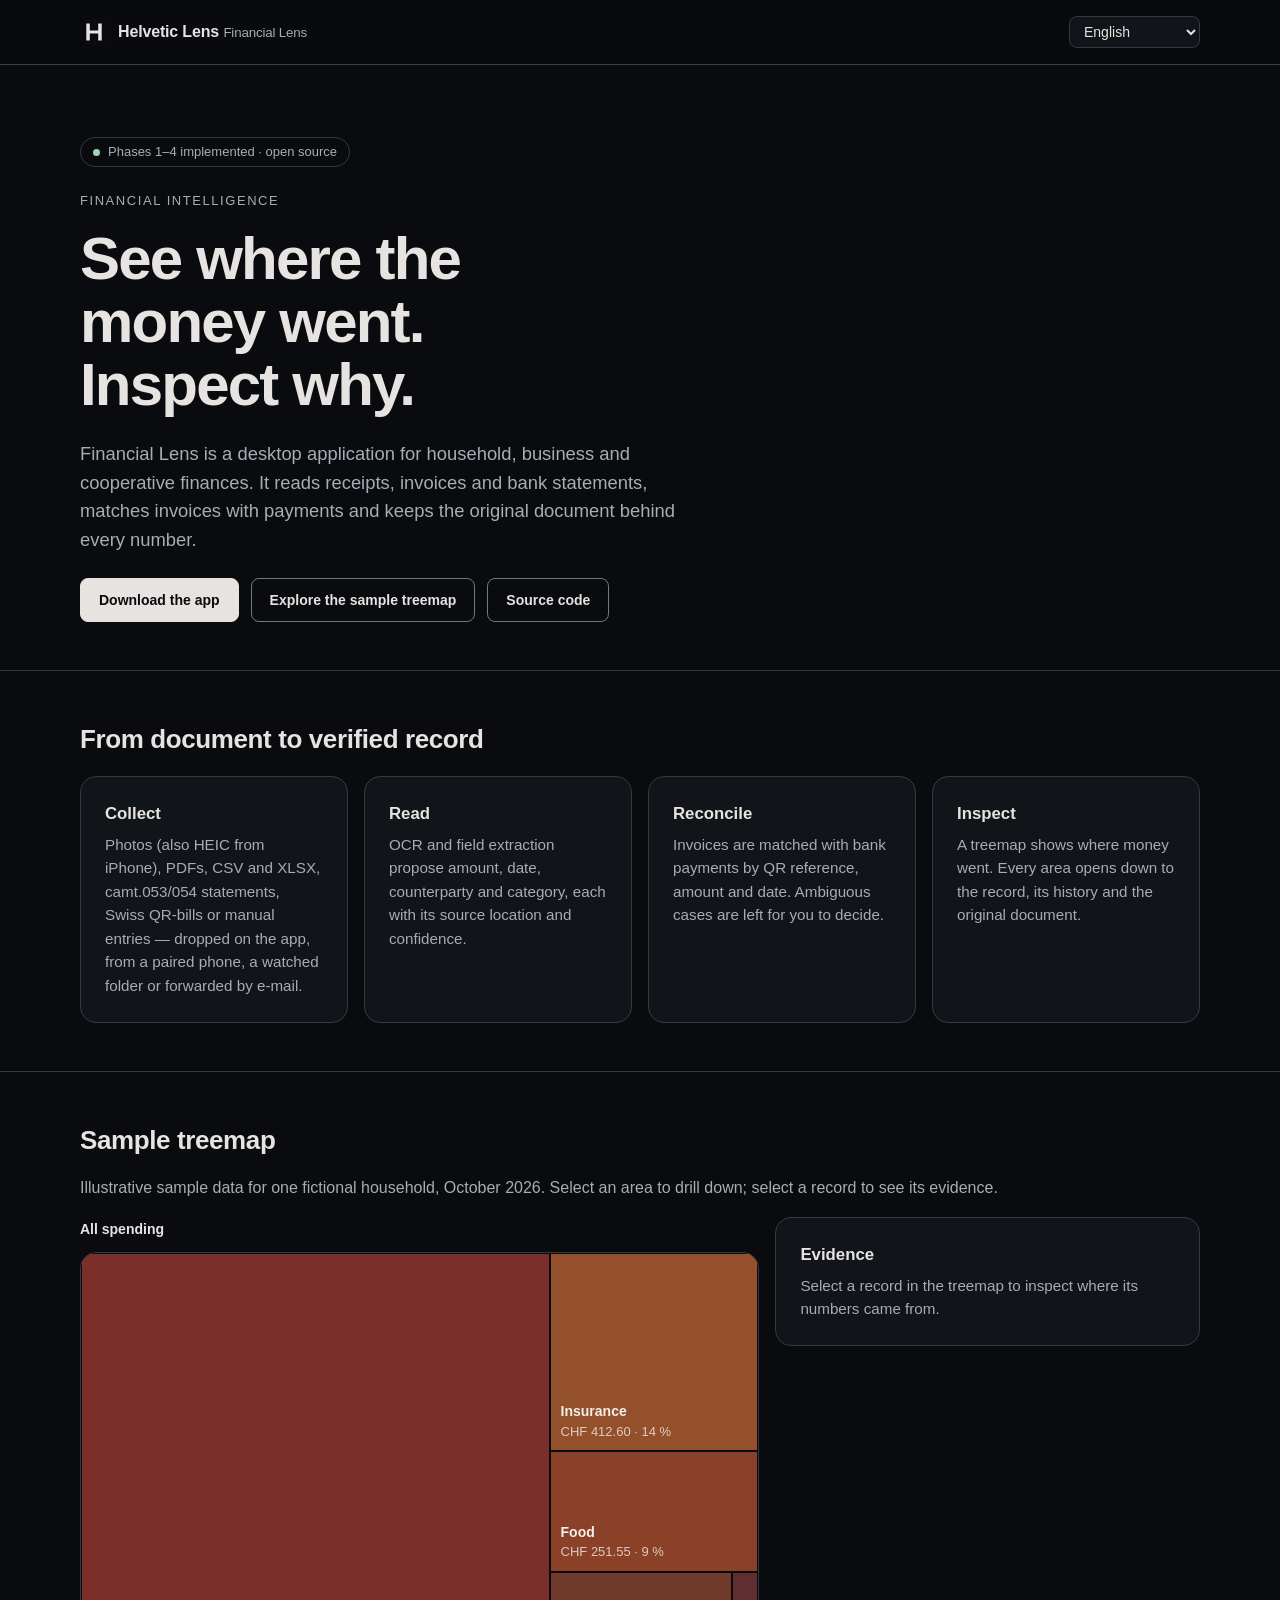
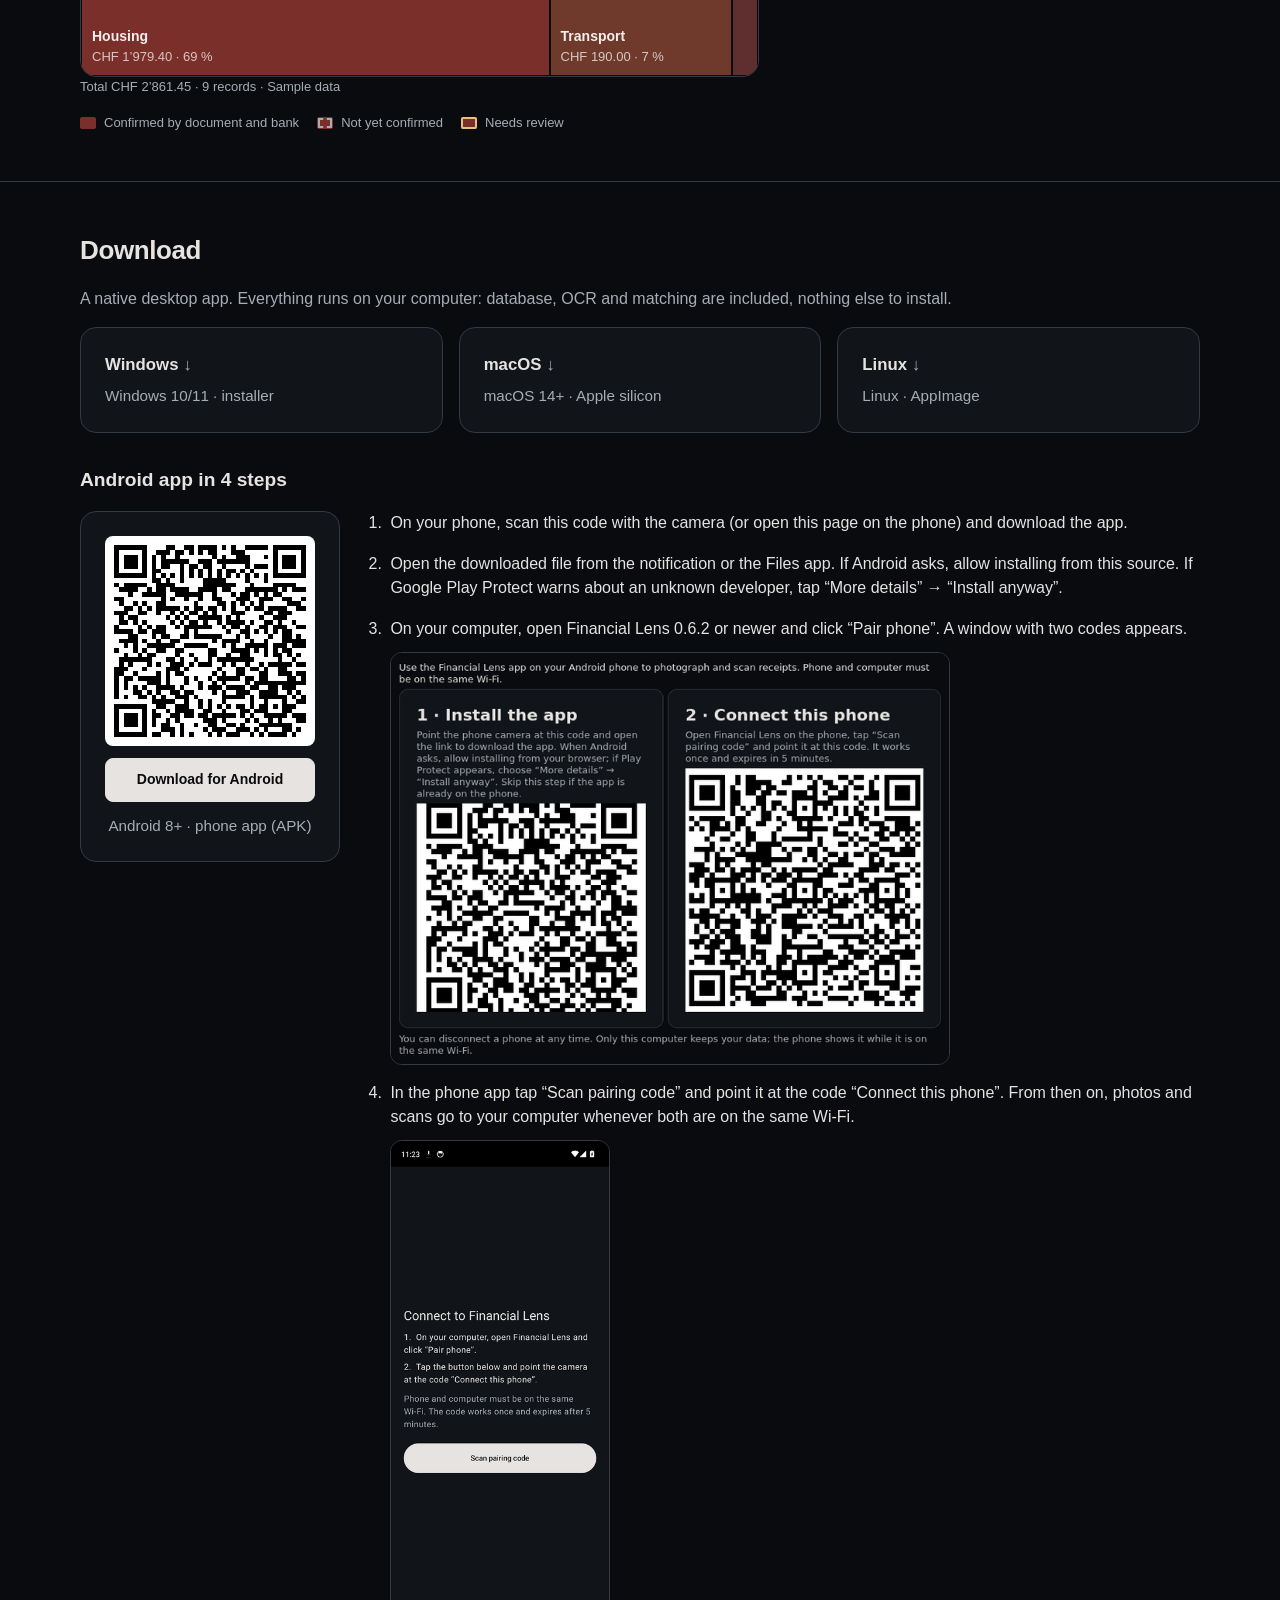
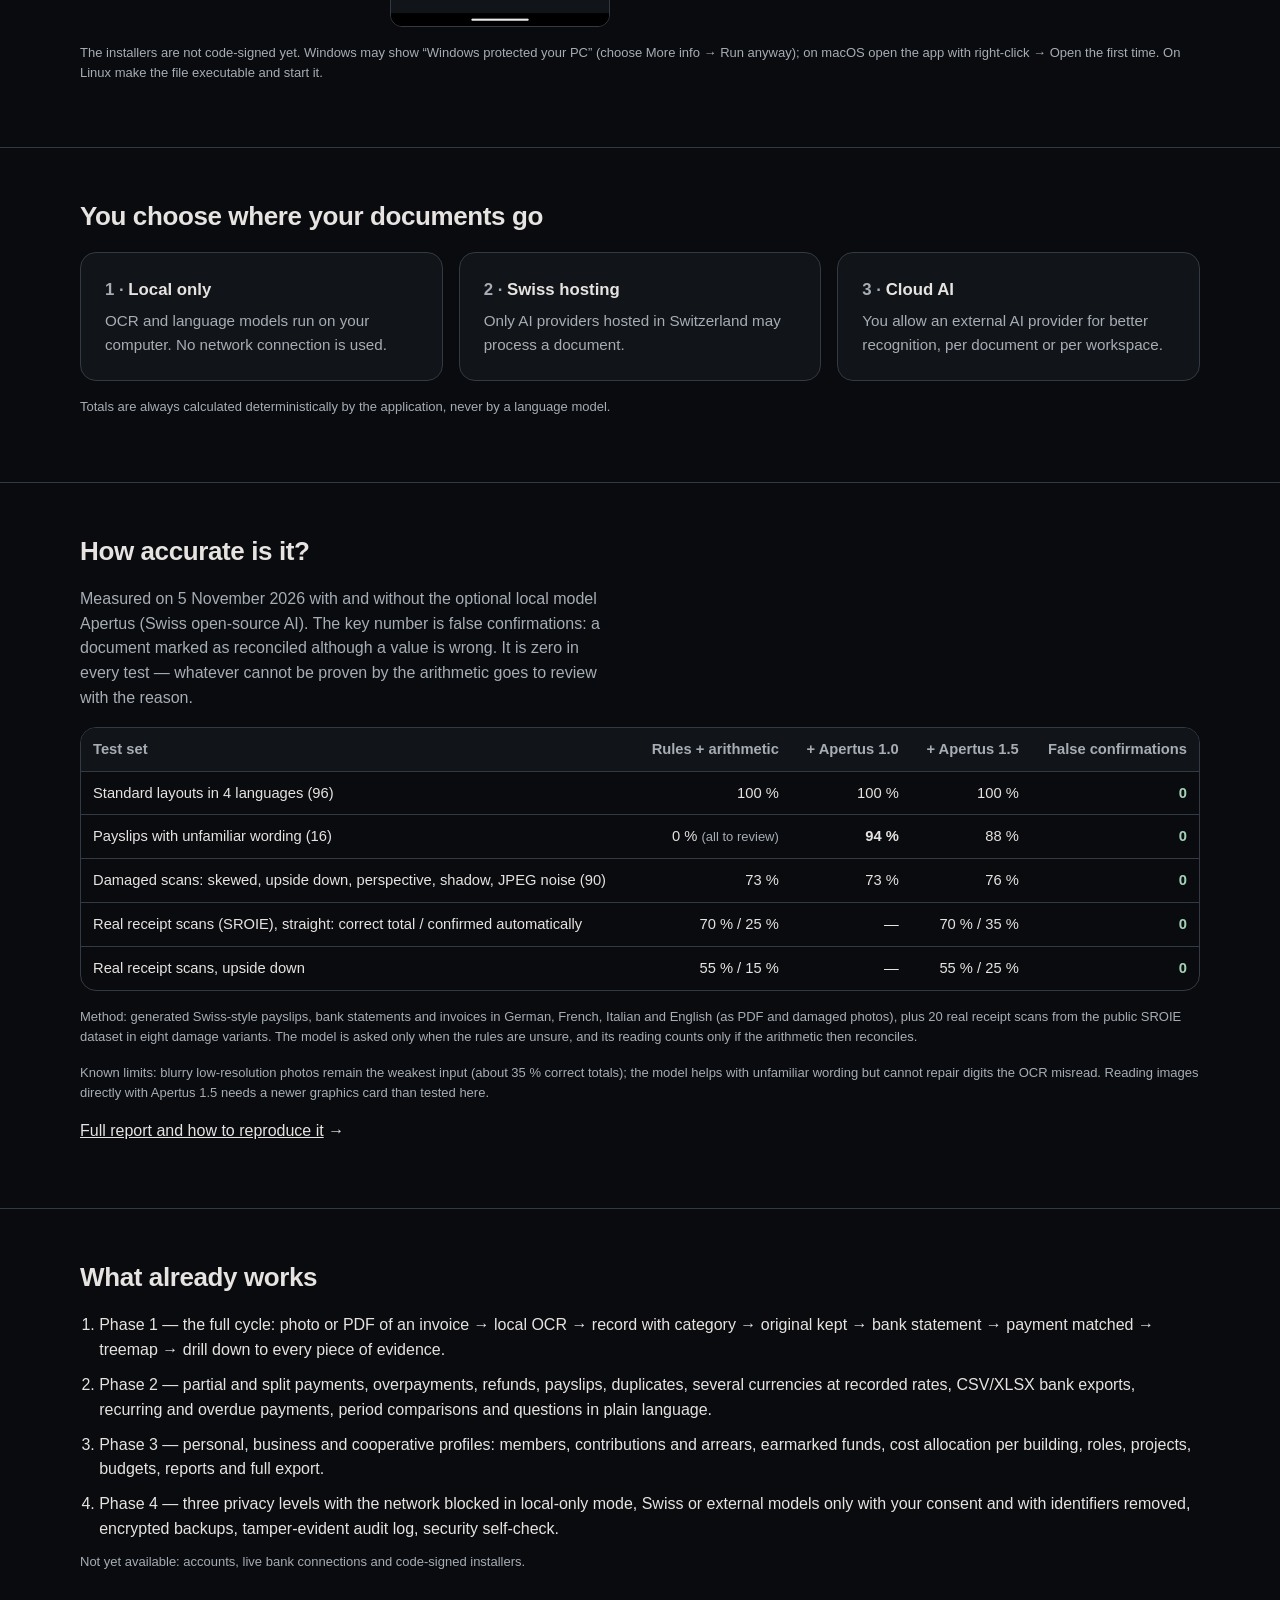
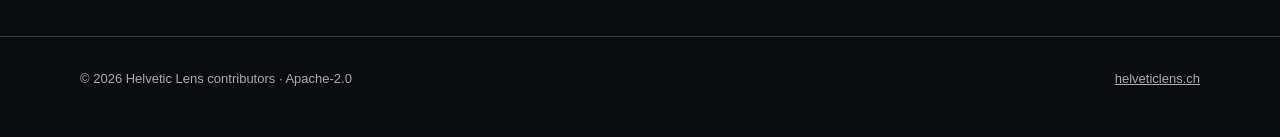
==== commit 7b91fbad: "Landing: accuracy section with the evaluation results in five languages Co-Authored-By: Claude Opus " ====
--- a/site/index.html
+++ b/site/index.html
@@ -5,15 +5,15 @@
   <meta name="viewport" content="width=device-width, initial-scale=1">
   <title>Financial Lens · Helvetic Lens</title>
   <meta name="description" content="Evidence-first, offline-first finance for households, businesses and cooperatives. Open source.">
-  <link rel="icon" href="assets/favicon.svg?v=20261105124648" type="image/svg+xml">
-  <link rel="stylesheet" href="assets/design-tokens.css?v=20261105124648">
-  <link rel="stylesheet" href="assets/site.css?v=20261105124648">
+  <link rel="icon" href="assets/favicon.svg?v=20261105160604" type="image/svg+xml">
+  <link rel="stylesheet" href="assets/design-tokens.css?v=20261105160604">
+  <link rel="stylesheet" href="assets/site.css?v=20261105160604">
 </head>
 <body>
   <a class="skip" href="#main" data-i18n="skip">Skip to content</a>
   <header class="top">
     <div class="wrap">
-      <a class="brand" href="./"><img src="assets/favicon.svg?v=20261105124648" alt=""> <span>Helvetic Lens <small>Financial Lens</small></span></a>
+      <a class="brand" href="./"><img src="assets/favicon.svg?v=20261105160604" alt=""> <span>Helvetic Lens <small>Financial Lens</small></span></a>
       <label class="lang"><span class="skip" data-i18n="language">Language</span>
         <select id="lang" aria-label="Language">
           <option value="en-CH">English</option>
@@ -115,6 +115,29 @@
       </div>
     </section>
 
+    <section id="accuracy" aria-labelledby="h-acc">
+      <div class="wrap">
+        <h2 id="h-acc" data-i18n="accTitle">How accurate is it?</h2>
+        <p class="lead small-lead" data-i18n="accLead">Measured on 5 November 2026 with and without the optional local model Apertus (Swiss open-source AI). The key number is false confirmations: a document marked as reconciled although a value is wrong. It is zero in every test — whatever cannot be proven by the arithmetic goes to review with the reason.</p>
+        <div class="table-scroll">
+          <table class="acc num">
+            <thead><tr><th data-i18n="accSet">Test set</th><th data-i18n="accRules">Rules + arithmetic</th>
+              <th>+ Apertus 1.0</th><th>+ Apertus 1.5</th><th data-i18n="accFalse">False confirmations</th></tr></thead>
+            <tbody>
+              <tr><td data-i18n="accR5">Standard layouts in 4 languages (96)</td><td>100 %</td><td>100 %</td><td>100 %</td><td class="zero">0</td></tr>
+              <tr><td data-i18n="accR1">Payslips with unfamiliar wording (16)</td><td>0 % <span class="meta">(<span data-i18n="accReview">all to review</span>)</span></td><td><strong>94 %</strong></td><td>88 %</td><td class="zero">0</td></tr>
+              <tr><td data-i18n="accR2">Damaged scans: skewed, upside down, perspective, shadow, JPEG noise (90)</td><td>73 %</td><td>73 %</td><td>76 %</td><td class="zero">0</td></tr>
+              <tr><td data-i18n="accR3">Real receipt scans (SROIE), straight: correct total / confirmed automatically</td><td>70 % / 25 %</td><td>—</td><td>70 % / 35 %</td><td class="zero">0</td></tr>
+              <tr><td data-i18n="accR4">Real receipt scans, upside down</td><td>55 % / 15 %</td><td>—</td><td>55 % / 25 %</td><td class="zero">0</td></tr>
+            </tbody>
+          </table>
+        </div>
+        <p class="meta note" data-i18n="accHow">Method: generated Swiss-style payslips, bank statements and invoices in German, French, Italian and English (as PDF and damaged photos), plus 20 real receipt scans from the public SROIE dataset in eight damage variants. The model is asked only when the rules are unsure, and its reading counts only if the arithmetic then reconciles.</p>
+        <p class="meta" data-i18n="accLimits">Known limits: blurry low-resolution photos remain the weakest input (about 35 % correct totals); the model helps with unfamiliar wording but cannot repair digits the OCR misread. Reading images directly with Apertus 1.5 needs a newer graphics card than tested here.</p>
+        <p><a href="https://github.com/HappyMiha/helveticlens-finance/blob/main/docs/EVALUATION.md" data-i18n="accLink">Full report and how to reproduce it</a> →</p>
+      </div>
+    </section>
+
     <section aria-labelledby="h-road">
       <div class="wrap">
         <h2 id="h-road" data-i18n="roadTitle">What already works</h2>
@@ -135,6 +158,6 @@
       <span><a href="https://helveticlens.ch/">helveticlens.ch</a></span>
     </div>
   </footer>
-  <script src="assets/site.js?v=20261105124648" defer></script>
+  <script src="assets/site.js?v=20261105160604" defer></script>
 </body>
 </html>
--- a/site/assets/site.css
+++ b/site/assets/site.css
@@ -153,3 +153,11 @@
 .demo > * { min-width: 0; }
 @media (max-width: 600px) { .treemap { aspect-ratio: 1 / 1.15; } }
 @media (max-width: 420px) { .brand small { display: none; } }
+.small-lead { font-size: 1rem; }
+.table-scroll { overflow-x: auto; margin: var(--space-2) 0; border: 1px solid var(--line); border-radius: var(--radius-medium); }
+table.acc { width: 100%; border-collapse: collapse; font-size: 0.92rem; min-width: 640px; }
+table.acc th, table.acc td { padding: 10px 12px; text-align: left; border-bottom: 1px solid var(--line); vertical-align: top; }
+table.acc th { color: var(--text-secondary); font-weight: 600; background: var(--surface); }
+table.acc td:not(:first-child), table.acc th:not(:first-child) { text-align: right; white-space: nowrap; }
+table.acc tbody tr:last-child td { border-bottom: 0; }
+table.acc td.zero { color: var(--success); font-weight: 600; }
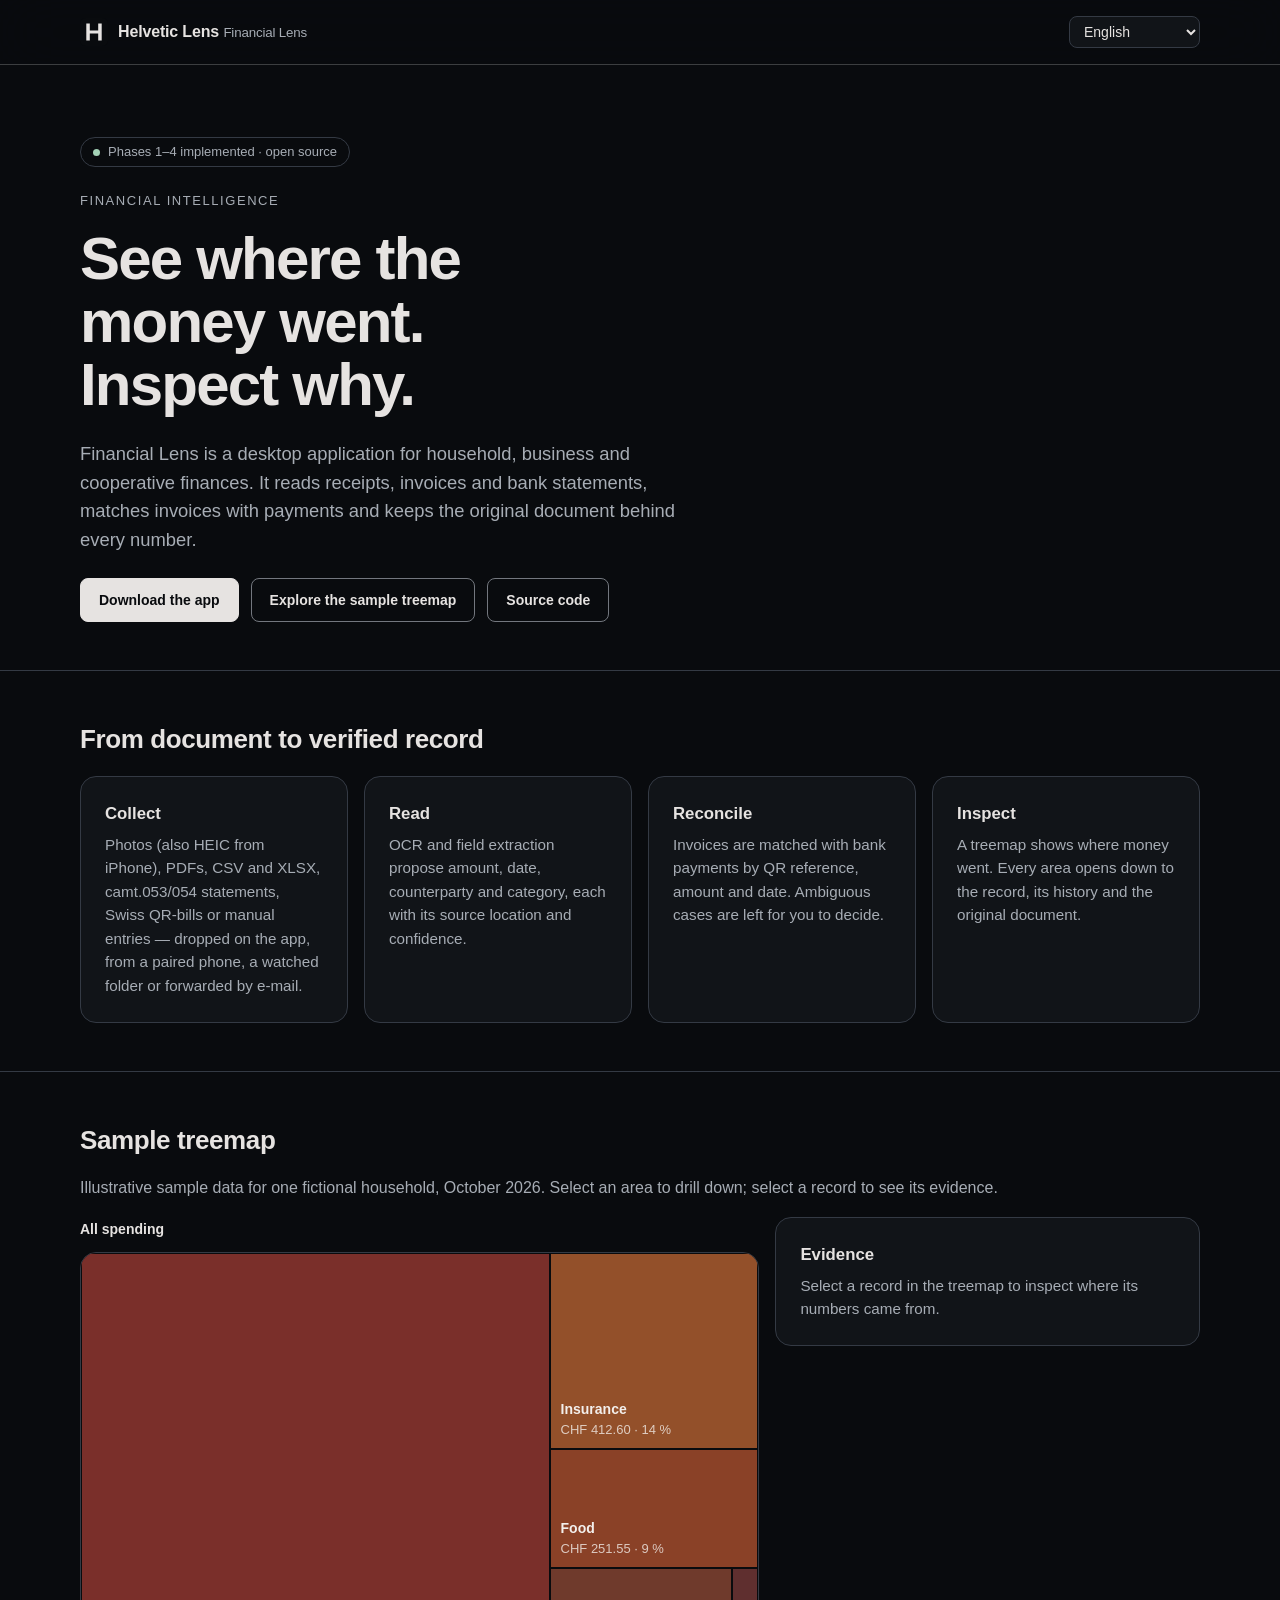
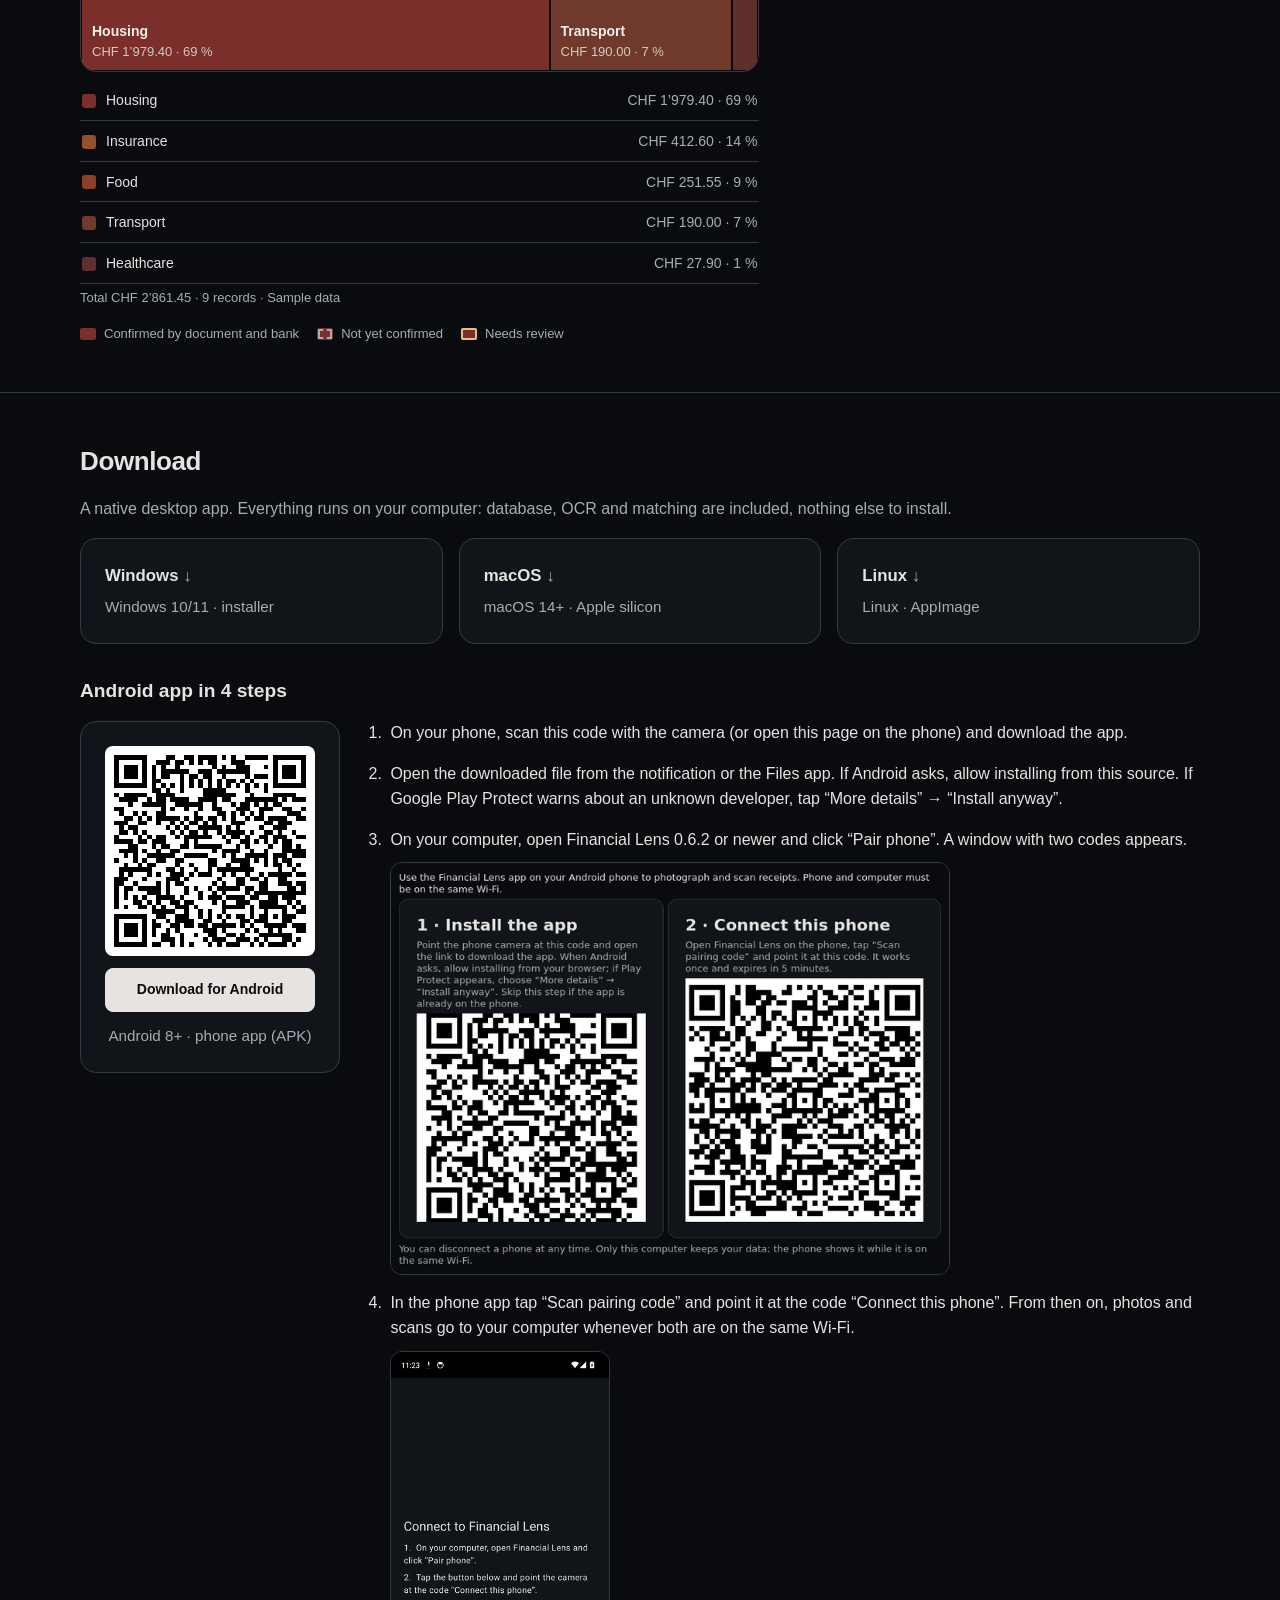
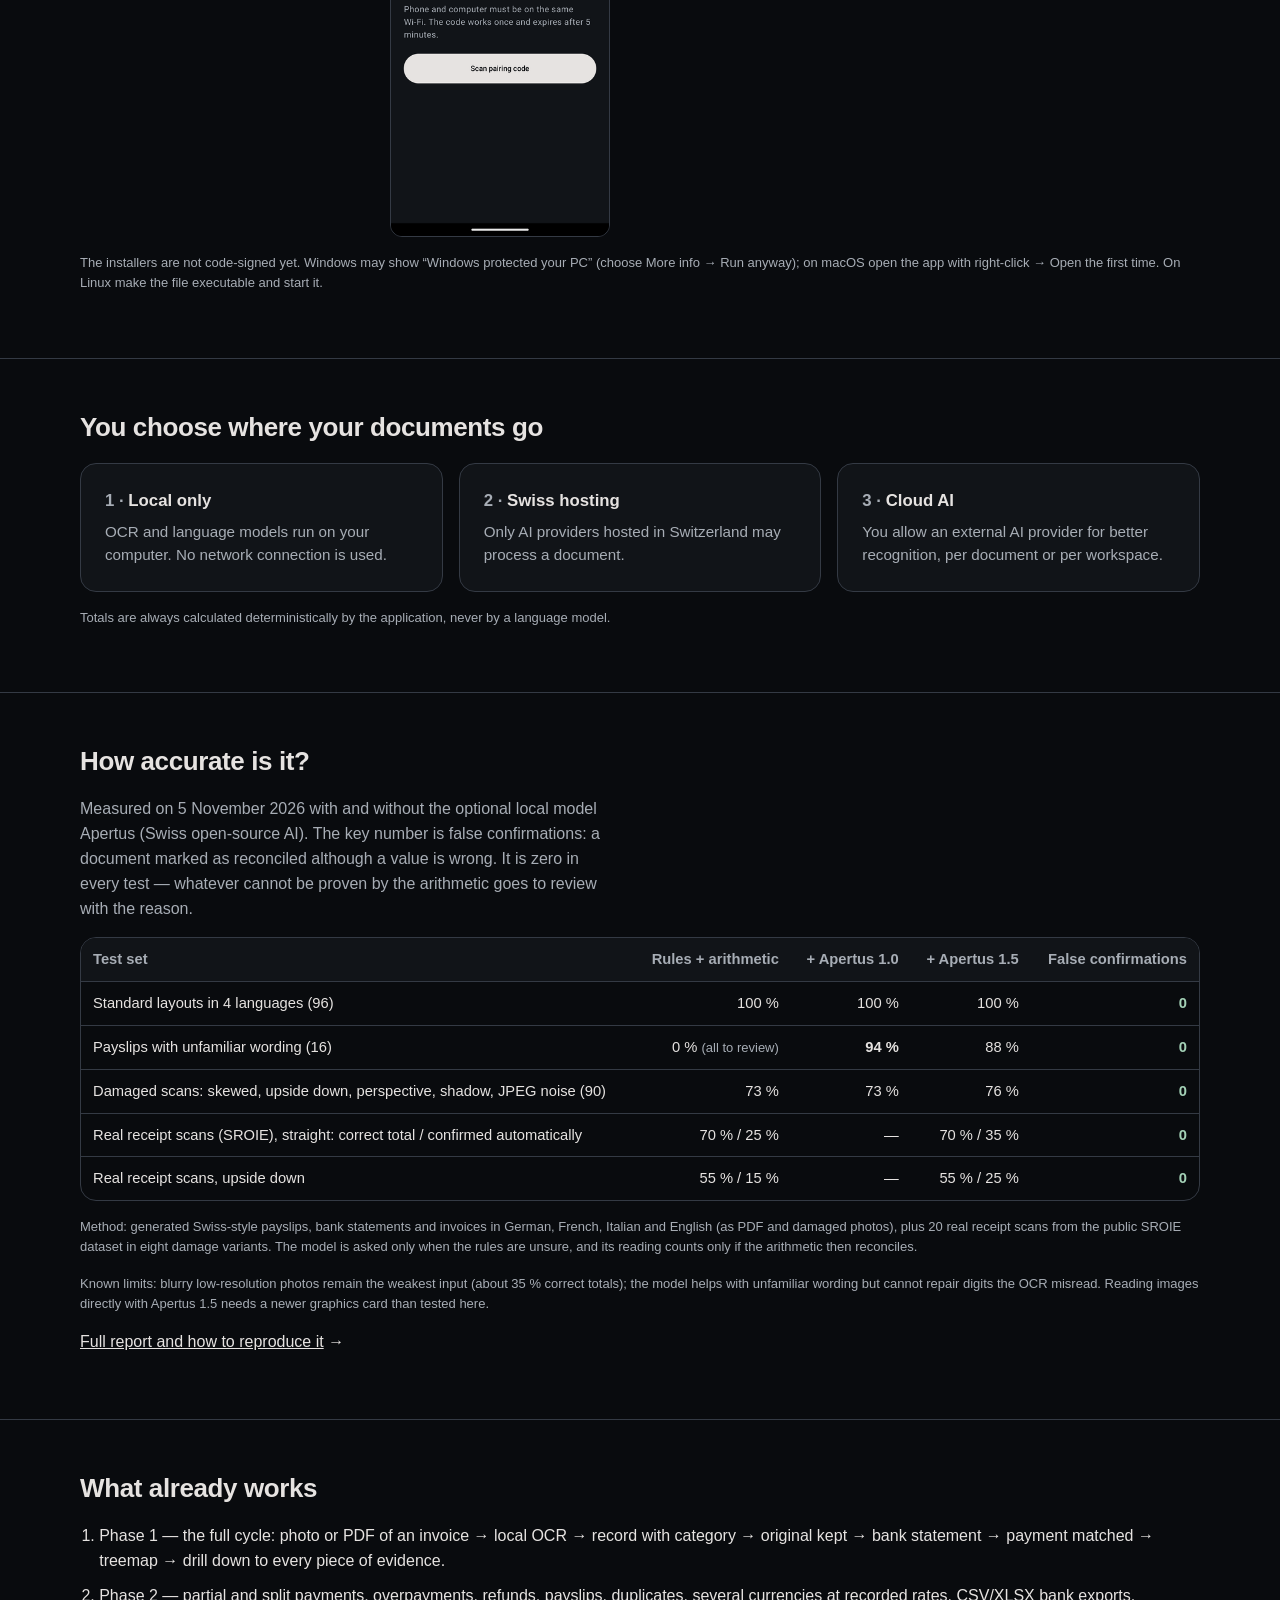
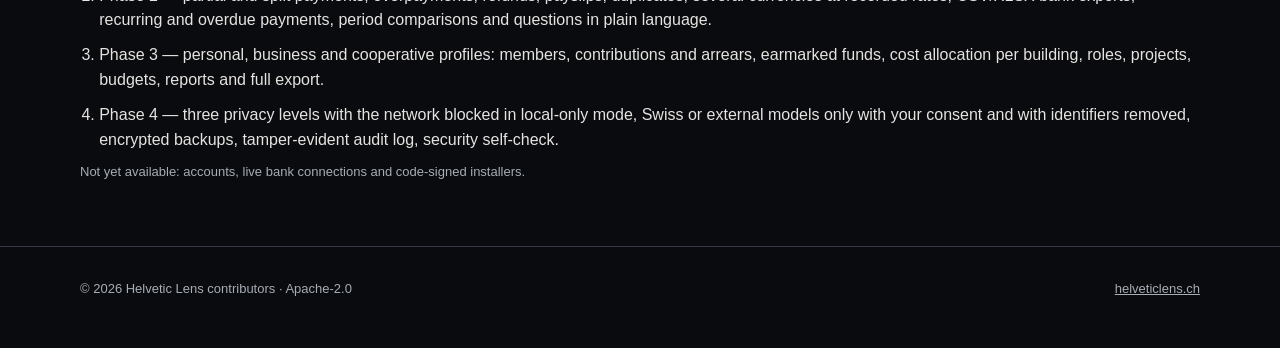
==== commit 8c3ee6b1: "Landing treemap: height from width on every screen, small areas show no clipped text, list of all ar" ====
--- a/site/index.html
+++ b/site/index.html
@@ -5,15 +5,15 @@
   <meta name="viewport" content="width=device-width, initial-scale=1">
   <title>Financial Lens · Helvetic Lens</title>
   <meta name="description" content="Evidence-first, offline-first finance for households, businesses and cooperatives. Open source.">
-  <link rel="icon" href="assets/favicon.svg?v=20261105160604" type="image/svg+xml">
-  <link rel="stylesheet" href="assets/design-tokens.css?v=20261105160604">
-  <link rel="stylesheet" href="assets/site.css?v=20261105160604">
+  <link rel="icon" href="assets/favicon.svg?v=20261105170258" type="image/svg+xml">
+  <link rel="stylesheet" href="assets/design-tokens.css?v=20261105170258">
+  <link rel="stylesheet" href="assets/site.css?v=20261105170258">
 </head>
 <body>
   <a class="skip" href="#main" data-i18n="skip">Skip to content</a>
   <header class="top">
     <div class="wrap">
-      <a class="brand" href="./"><img src="assets/favicon.svg?v=20261105160604" alt=""> <span>Helvetic Lens <small>Financial Lens</small></span></a>
+      <a class="brand" href="./"><img src="assets/favicon.svg?v=20261105170258" alt=""> <span>Helvetic Lens <small>Financial Lens</small></span></a>
       <label class="lang"><span class="skip" data-i18n="language">Language</span>
         <select id="lang" aria-label="Language">
           <option value="en-CH">English</option>
@@ -59,6 +59,7 @@
           <div>
             <nav class="crumbs" id="crumbs" aria-label="Breadcrumb"></nav>
             <div class="treemap" id="treemap" role="group" aria-label="Treemap"></div>
+            <ul class="tm-list" id="tm-list" aria-label="Areas in this view"></ul>
             <p class="meta num" id="total"></p>
             <ul class="legend meta">
               <li><span class="lg lg-confirmed"></span><span data-i18n="lgConfirmed">Confirmed by document and bank</span></li>
@@ -158,6 +159,6 @@
       <span><a href="https://helveticlens.ch/">helveticlens.ch</a></span>
     </div>
   </footer>
-  <script src="assets/site.js?v=20261105160604" defer></script>
+  <script src="assets/site.js?v=20261105170258" defer></script>
 </body>
 </html>
--- a/site/assets/site.css
+++ b/site/assets/site.css
@@ -151,7 +151,7 @@
 /* Mobile: min-height combined with aspect-ratio widened the treemap beyond the screen. */
 .treemap { min-height: 0; max-width: 100%; }
 .demo > * { min-width: 0; }
-@media (max-width: 600px) { .treemap { aspect-ratio: 1 / 1.15; } }
+
 @media (max-width: 420px) { .brand small { display: none; } }
 .small-lead { font-size: 1rem; }
 .table-scroll { overflow-x: auto; margin: var(--space-2) 0; border: 1px solid var(--line); border-radius: var(--radius-medium); }
@@ -161,3 +161,17 @@
 table.acc td:not(:first-child), table.acc th:not(:first-child) { text-align: right; white-space: nowrap; }
 table.acc tbody tr:last-child td { border-bottom: 0; }
 table.acc td.zero { color: var(--success); font-weight: 600; }
+
+/* Narrow screens: a capped, squarer treemap; names of small areas live in the list below. */
+
+.tile.compact { padding: 0; }
+.tm-list { list-style: none; margin: 10px 0 4px; padding: 0; display: grid; gap: 2px; }
+.tm-list button { width: 100%; display: grid; grid-template-columns: 14px minmax(0, 1fr) auto; gap: 10px; align-items: center;
+  background: none; border: 0; border-bottom: 1px solid var(--line); color: var(--text-primary); font: inherit;
+  font-size: var(--type-label); padding: 8px 2px; text-align: left; cursor: pointer; }
+.tm-list button:hover { background: var(--surface); }
+.tm-list .sw { width: 14px; height: 14px; border-radius: 3px; }
+.tm-list .nm { overflow: hidden; text-overflow: ellipsis; white-space: nowrap; }
+.tm-list .am { color: var(--text-secondary); white-space: nowrap; }
+
+.treemap { aspect-ratio: auto; }
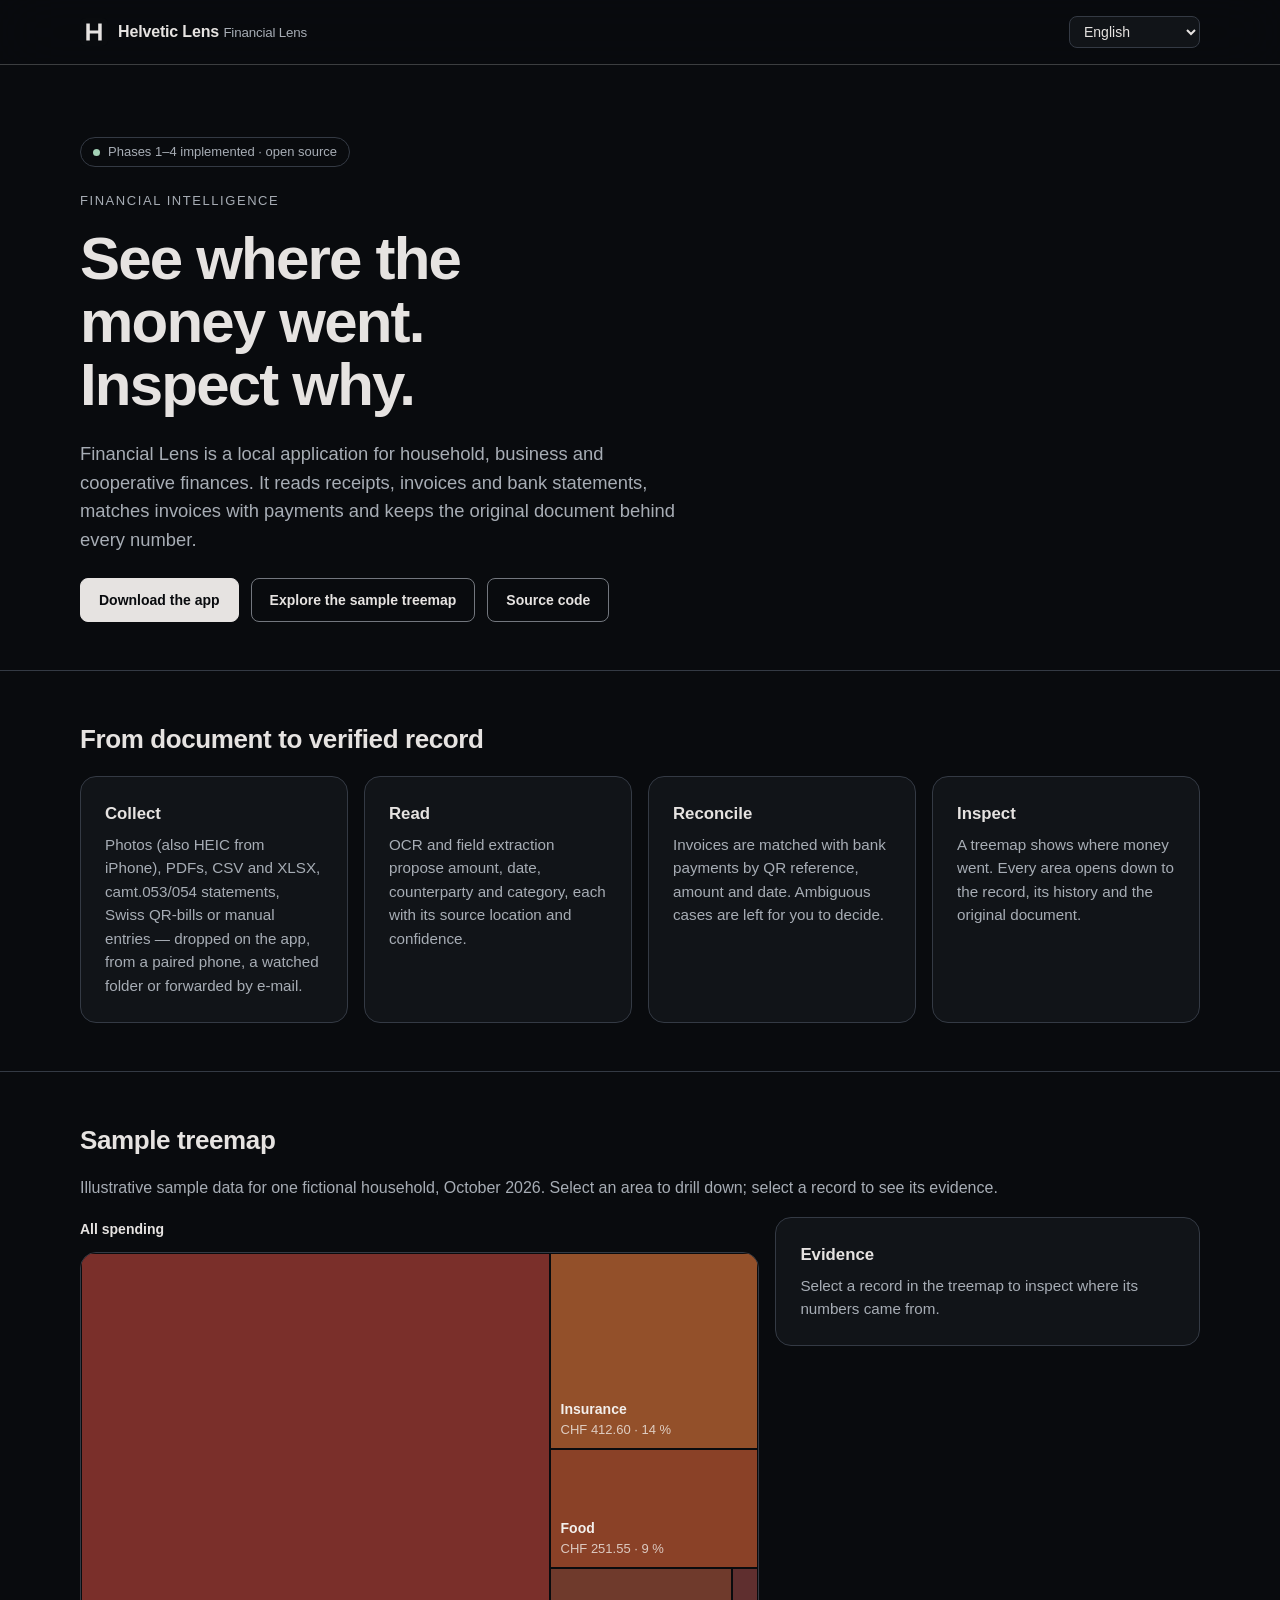
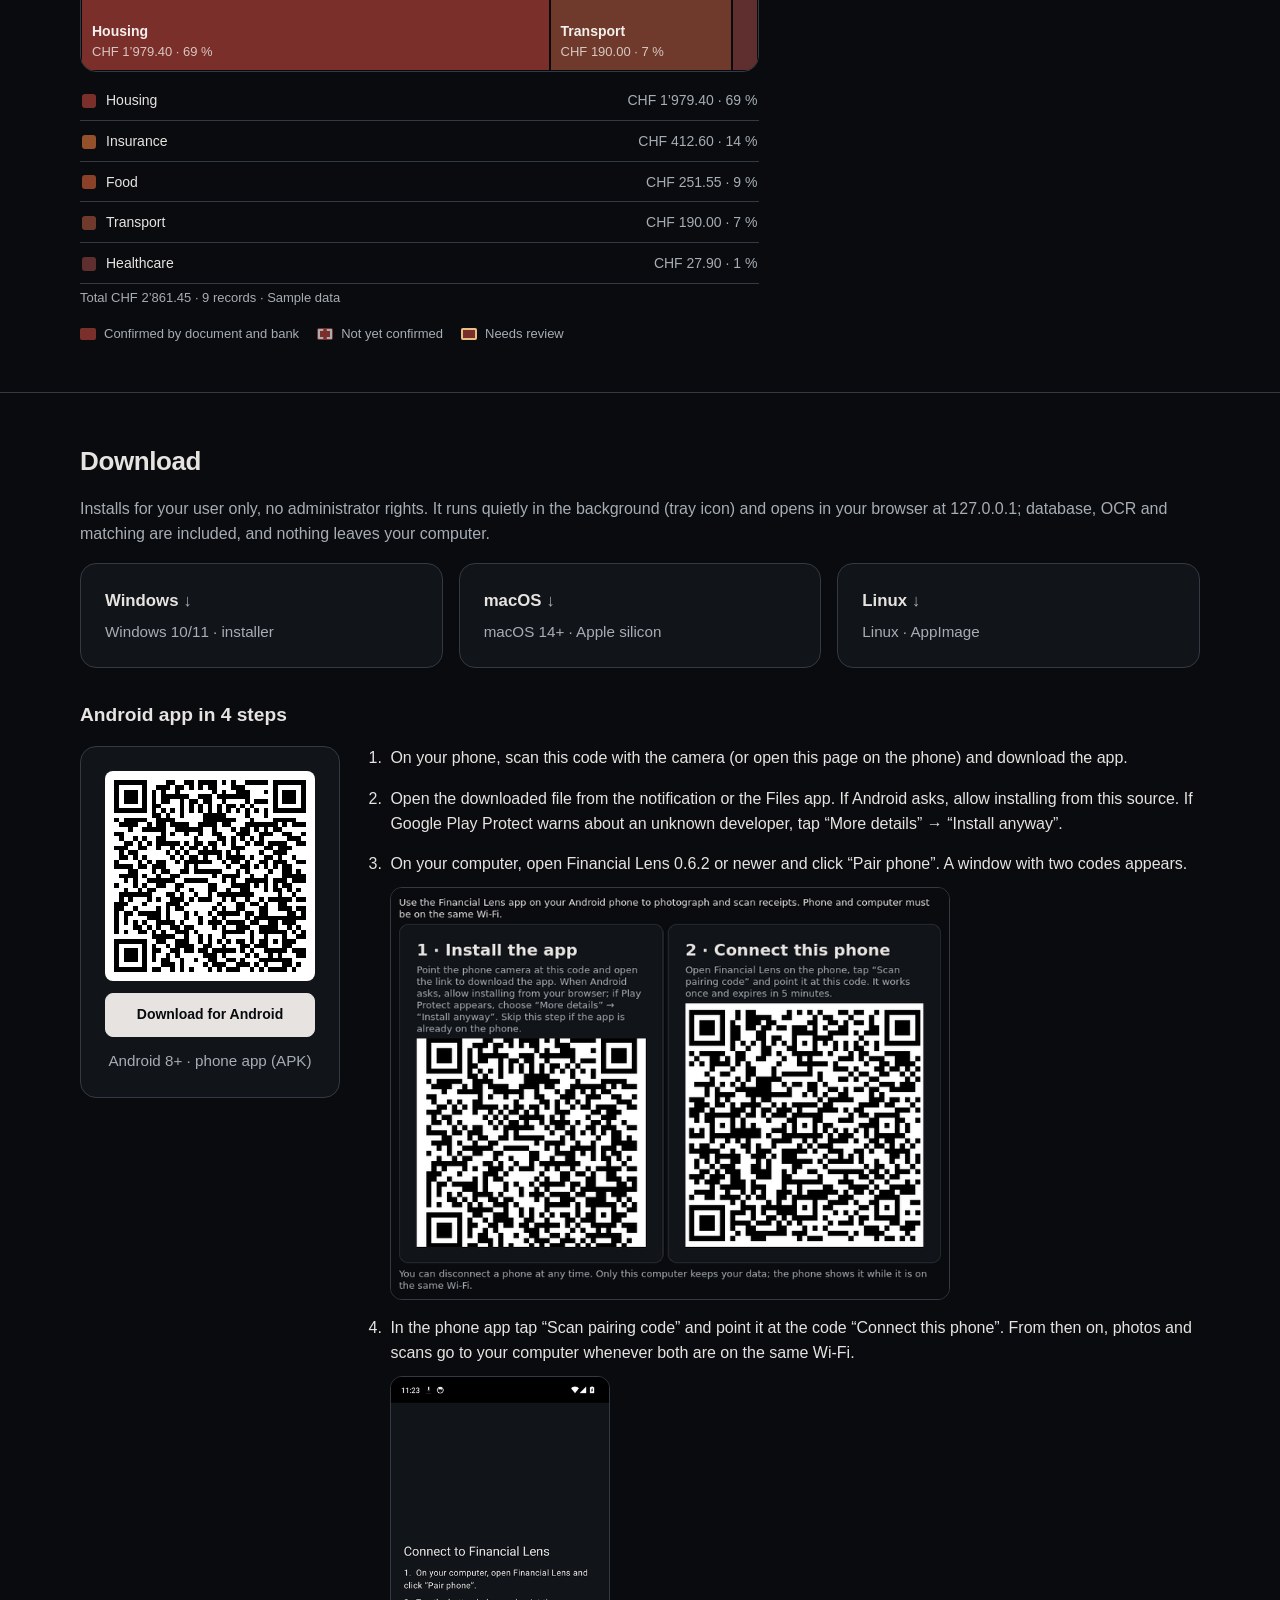
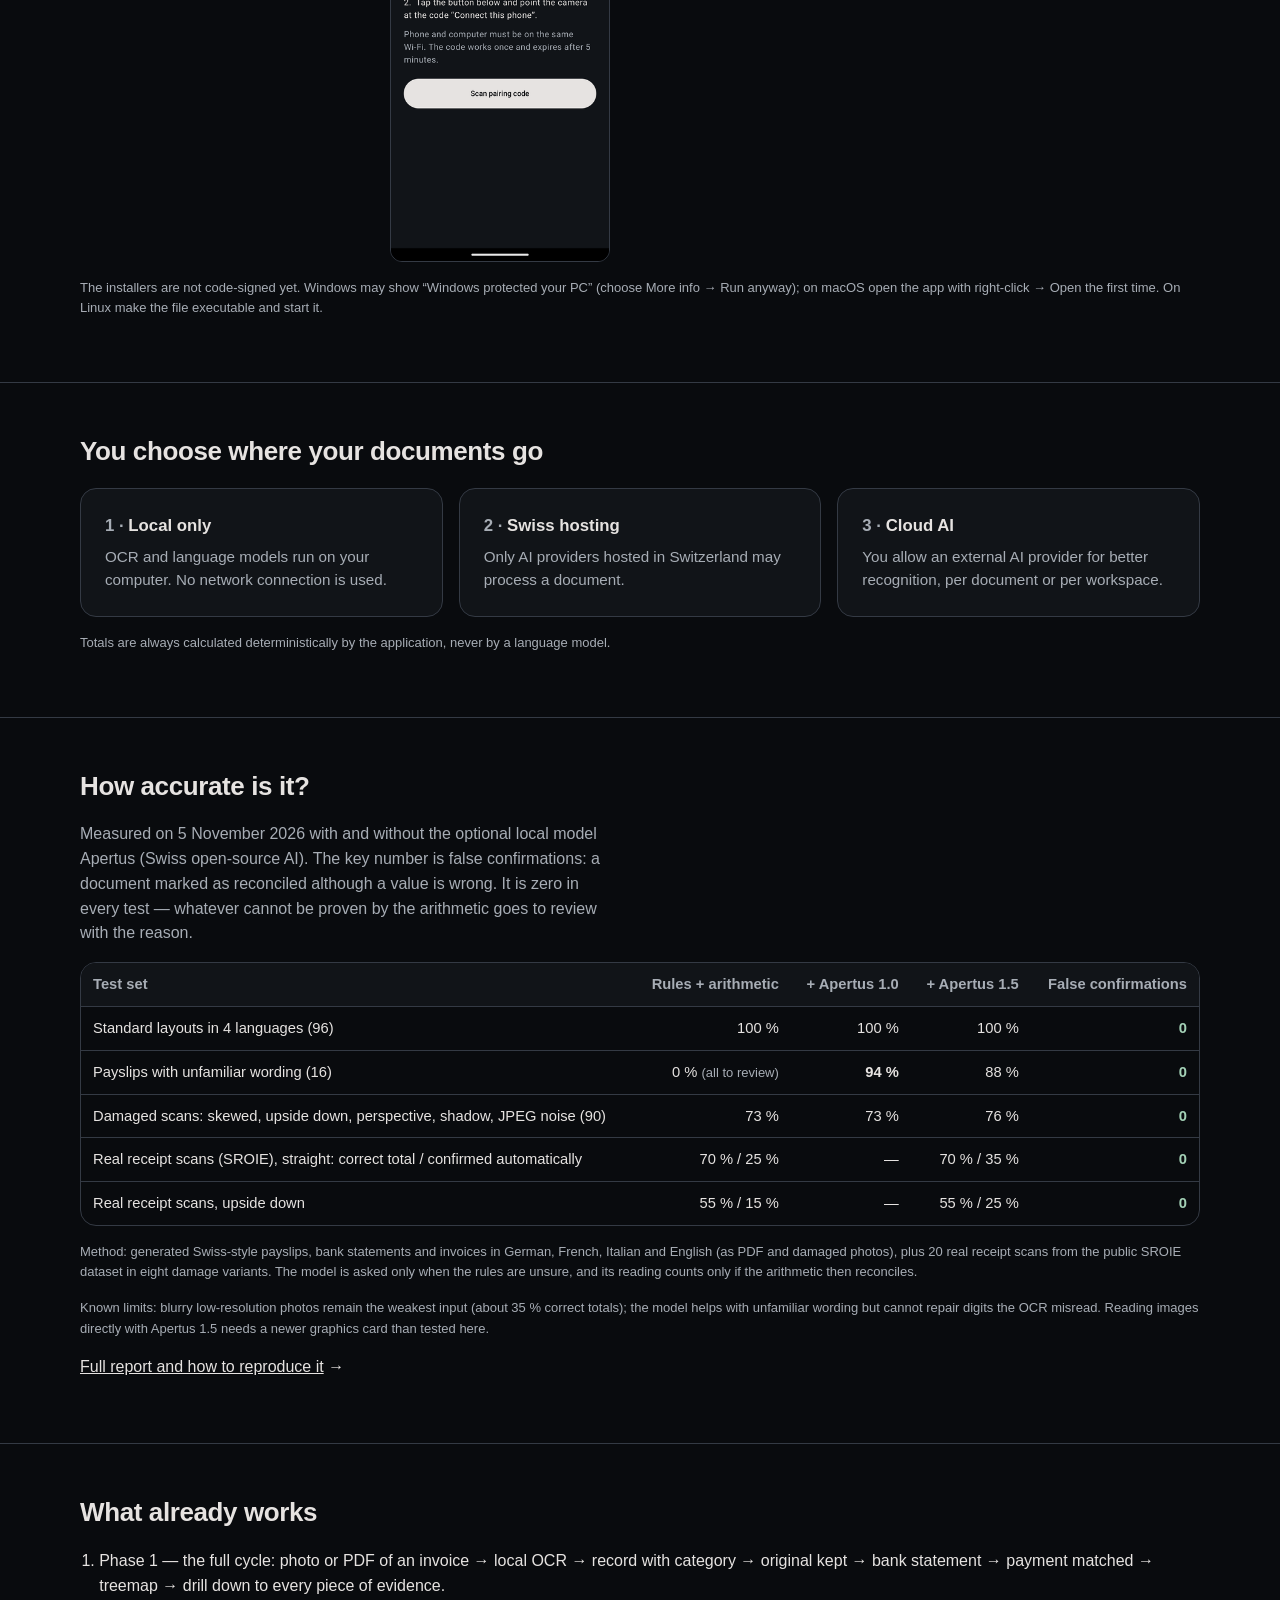
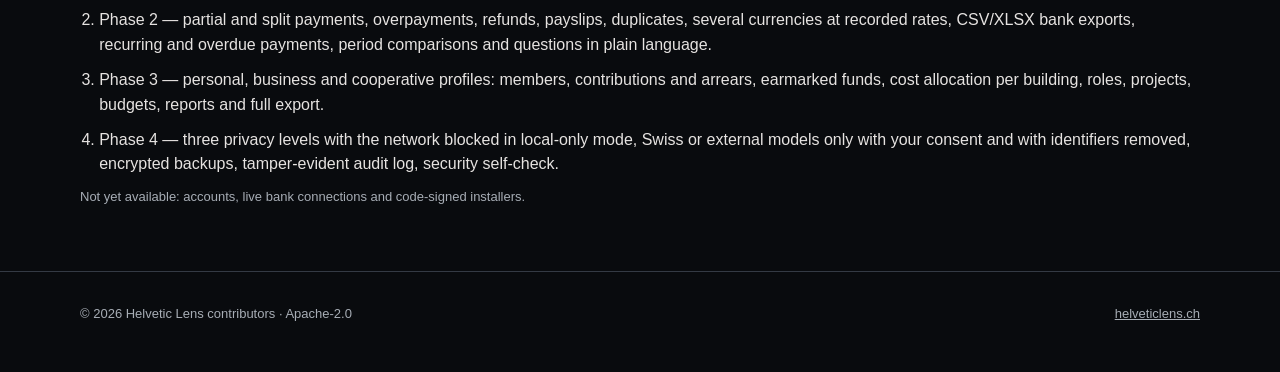
==== commit 229e4279: "Local service with a web interface instead of the Qt window - Per-user service on 127.0.0.1 (embedde" ====
--- a/site/index.html
+++ b/site/index.html
@@ -31,7 +31,7 @@
       <p class="status ok" data-i18n="status">Phases 1–4 implemented · open source</p>
       <p class="eyebrow" data-i18n="eyebrow">Financial intelligence</p>
       <h1 data-i18n="title">See where the money went. Inspect why.</h1>
-      <p class="lead" data-i18n="lead">Financial Lens is a desktop application for household, business and cooperative finances. It reads receipts, invoices and bank statements, matches invoices with payments and keeps the original document behind every number.</p>
+      <p class="lead" data-i18n="lead">Financial Lens is a local application for household, business and cooperative finances. It reads receipts, invoices and bank statements, matches invoices with payments and keeps the original document behind every number.</p>
       <div class="actions">
         <a class="btn primary" href="#download" data-i18n="ctaDownload">Download the app</a>
         <a class="btn" href="#demo" data-i18n="ctaDemo">Explore the sample treemap</a>
@@ -78,7 +78,7 @@
     <section id="download" aria-labelledby="h-download">
       <div class="wrap">
         <h2 id="h-download" data-i18n="dlTitle">Download</h2>
-        <p class="muted" data-i18n="dlLead">A native desktop app. Everything runs on your computer: database, OCR and matching are included, nothing else to install.</p>
+        <p class="muted" data-i18n="dlLead">Installs for your user only, no administrator rights. It runs quietly in the background (tray icon) and opens in your browser at 127.0.0.1; database, OCR and matching are included, and nothing leaves your computer.</p>
         <div class="grid downloads">
           <a class="card dl" href="https://github.com/HappyMiha/helveticlens-finance/releases/latest/download/FinancialLens-Setup-x64.exe"><h3>Windows</h3><p data-i18n="dlWin">Windows 10/11 · installer</p></a>
           <a class="card dl" href="https://github.com/HappyMiha/helveticlens-finance/releases/latest/download/FinancialLens-macOS-arm64.dmg"><h3>macOS</h3><p data-i18n="dlMac">macOS 14+ · Apple silicon</p></a>
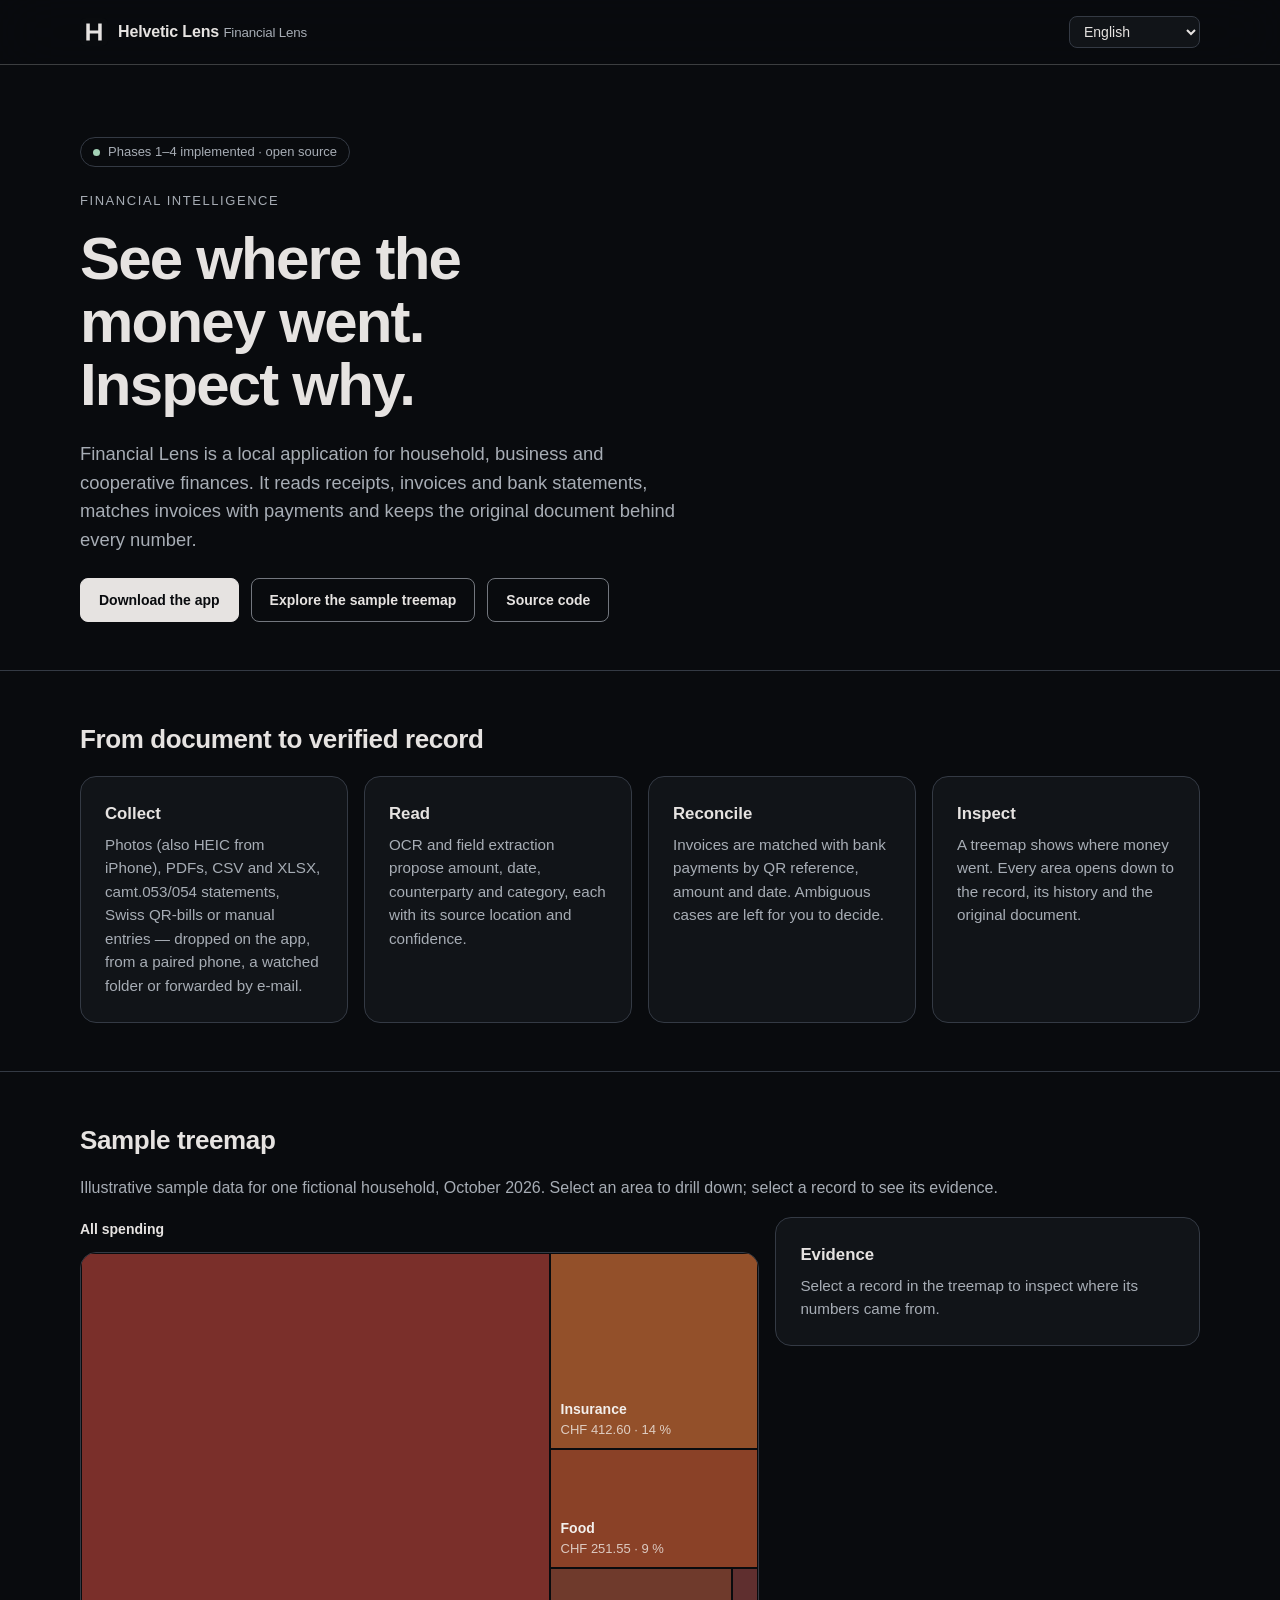
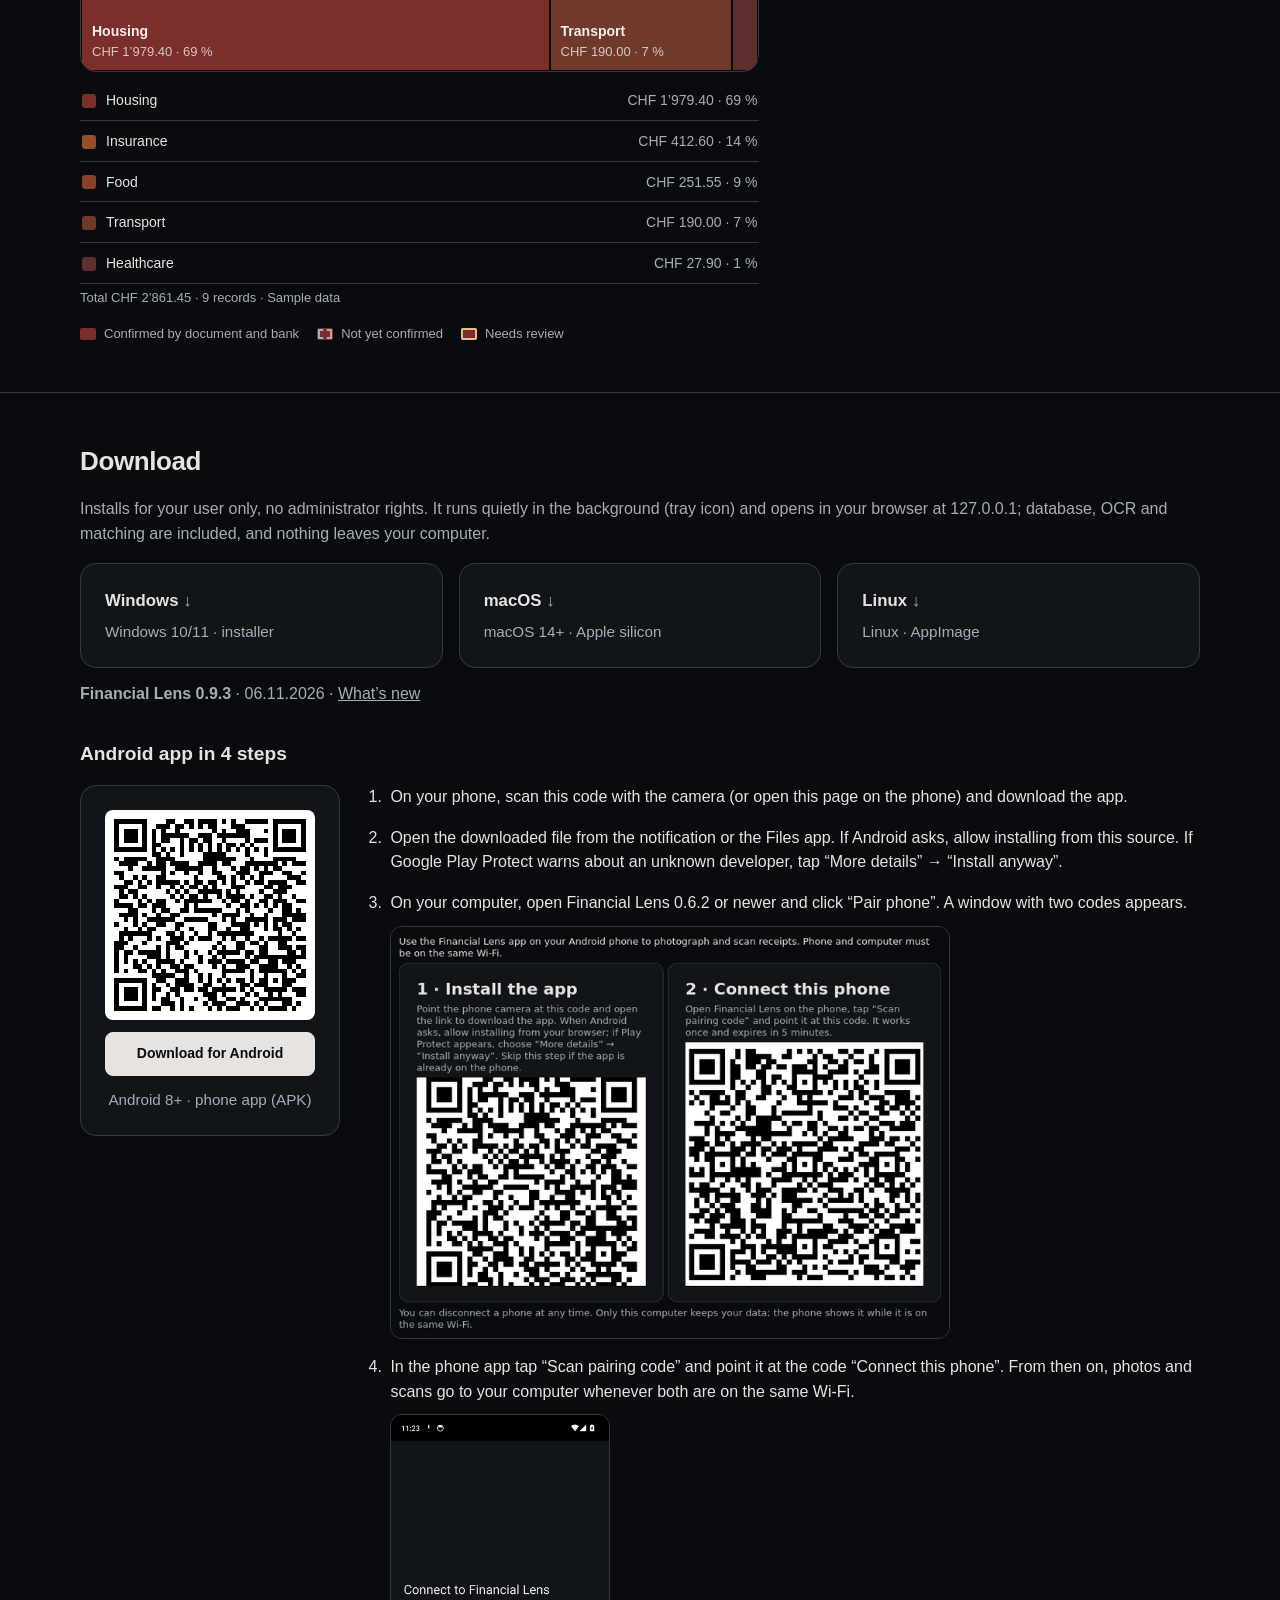
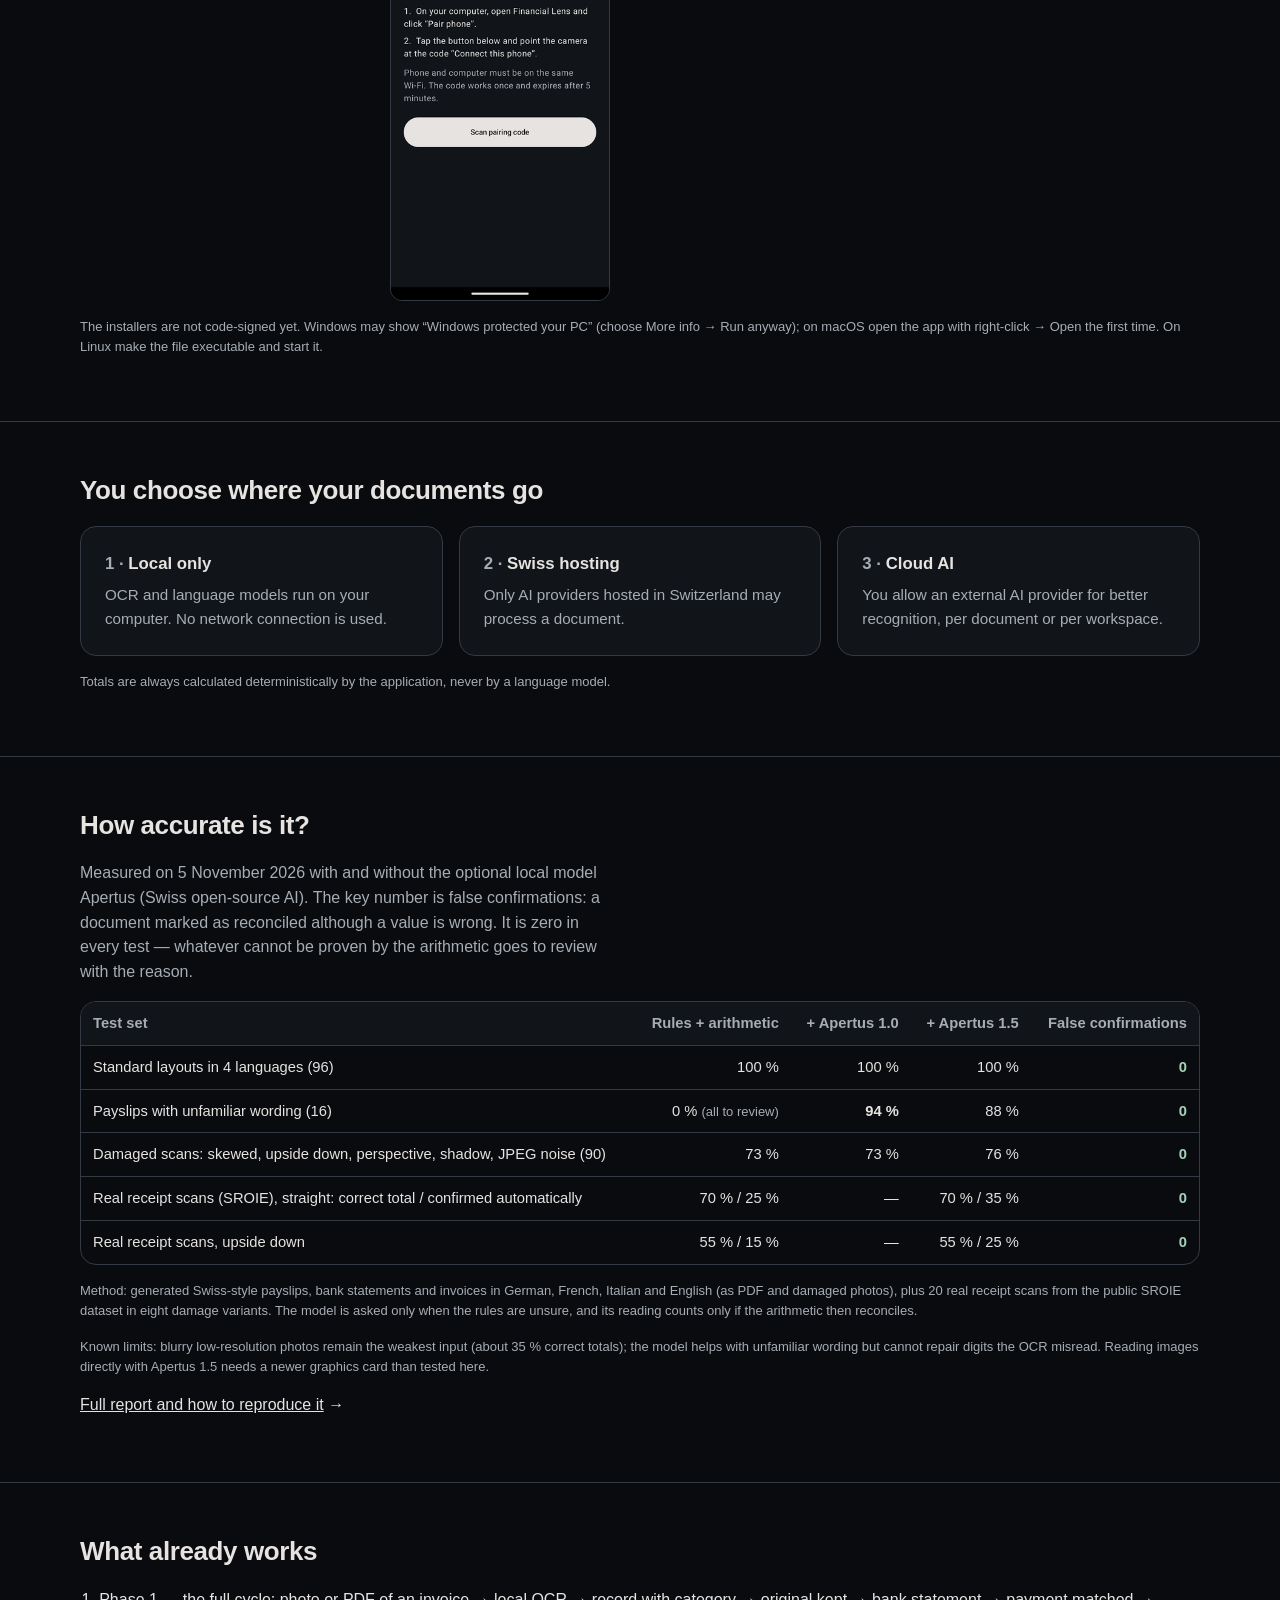
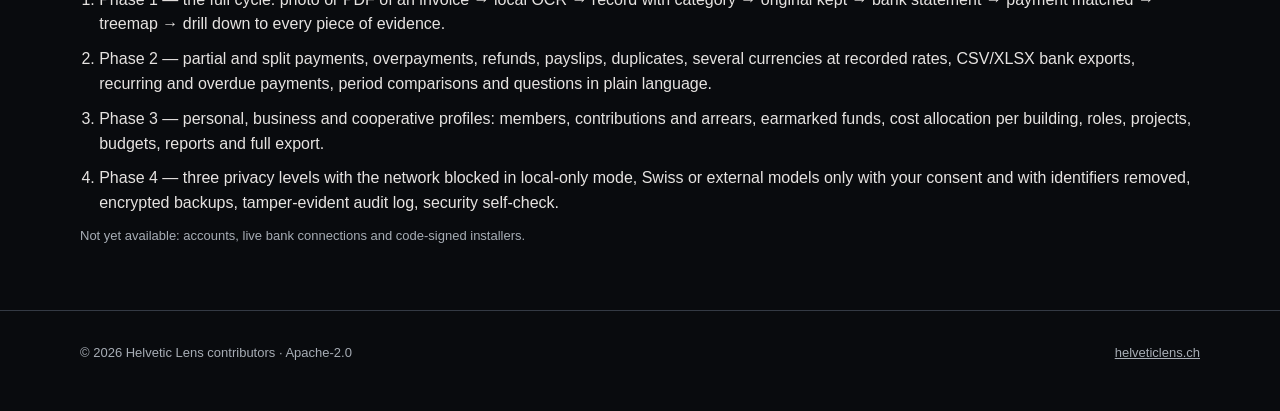
==== commit 40c19ea4: "Site: show the current version and a What's new link under Download Co-Authored-By: Claude Opus 5.5 " ====
--- a/site/index.html
+++ b/site/index.html
@@ -7,7 +7,7 @@
   <meta name="description" content="Evidence-first, offline-first finance for households, businesses and cooperatives. Open source.">
   <link rel="icon" href="assets/favicon.svg?v=20261105170258" type="image/svg+xml">
   <link rel="stylesheet" href="assets/design-tokens.css?v=20261105170258">
-  <link rel="stylesheet" href="assets/site.css?v=20261105170258">
+  <link rel="stylesheet" href="assets/site.css?v=20261106163000">
 </head>
 <body>
   <a class="skip" href="#main" data-i18n="skip">Skip to content</a>
@@ -84,6 +84,7 @@
           <a class="card dl" href="https://github.com/HappyMiha/helveticlens-finance/releases/latest/download/FinancialLens-macOS-arm64.dmg"><h3>macOS</h3><p data-i18n="dlMac">macOS 14+ · Apple silicon</p></a>
           <a class="card dl" href="https://github.com/HappyMiha/helveticlens-finance/releases/latest/download/FinancialLens-x86_64.AppImage"><h3>Linux</h3><p data-i18n="dlLinux">Linux · AppImage</p></a>
         </div>
+        <p class="muted dl-version"><strong>Financial Lens 0.9.3</strong> · 06.11.2026 · <a href="https://github.com/HappyMiha/helveticlens-finance/releases" data-i18n="dlNews">What’s new</a></p>
         <h3 class="guide-title" id="android" data-i18n="gTitle">Android app in 4 steps</h3>
         <div class="android-guide">
           <div class="card qrcard">
@@ -159,6 +160,6 @@
       <span><a href="https://helveticlens.ch/">helveticlens.ch</a></span>
     </div>
   </footer>
-  <script src="assets/site.js?v=20261105170258" defer></script>
+  <script src="assets/site.js?v=20261106163000" defer></script>
 </body>
 </html>
--- a/site/assets/site.css
+++ b/site/assets/site.css
@@ -175,3 +175,4 @@
 .tm-list .am { color: var(--text-secondary); white-space: nowrap; }
 
 .treemap { aspect-ratio: auto; }
+.dl-version { margin-top: 14px; }
